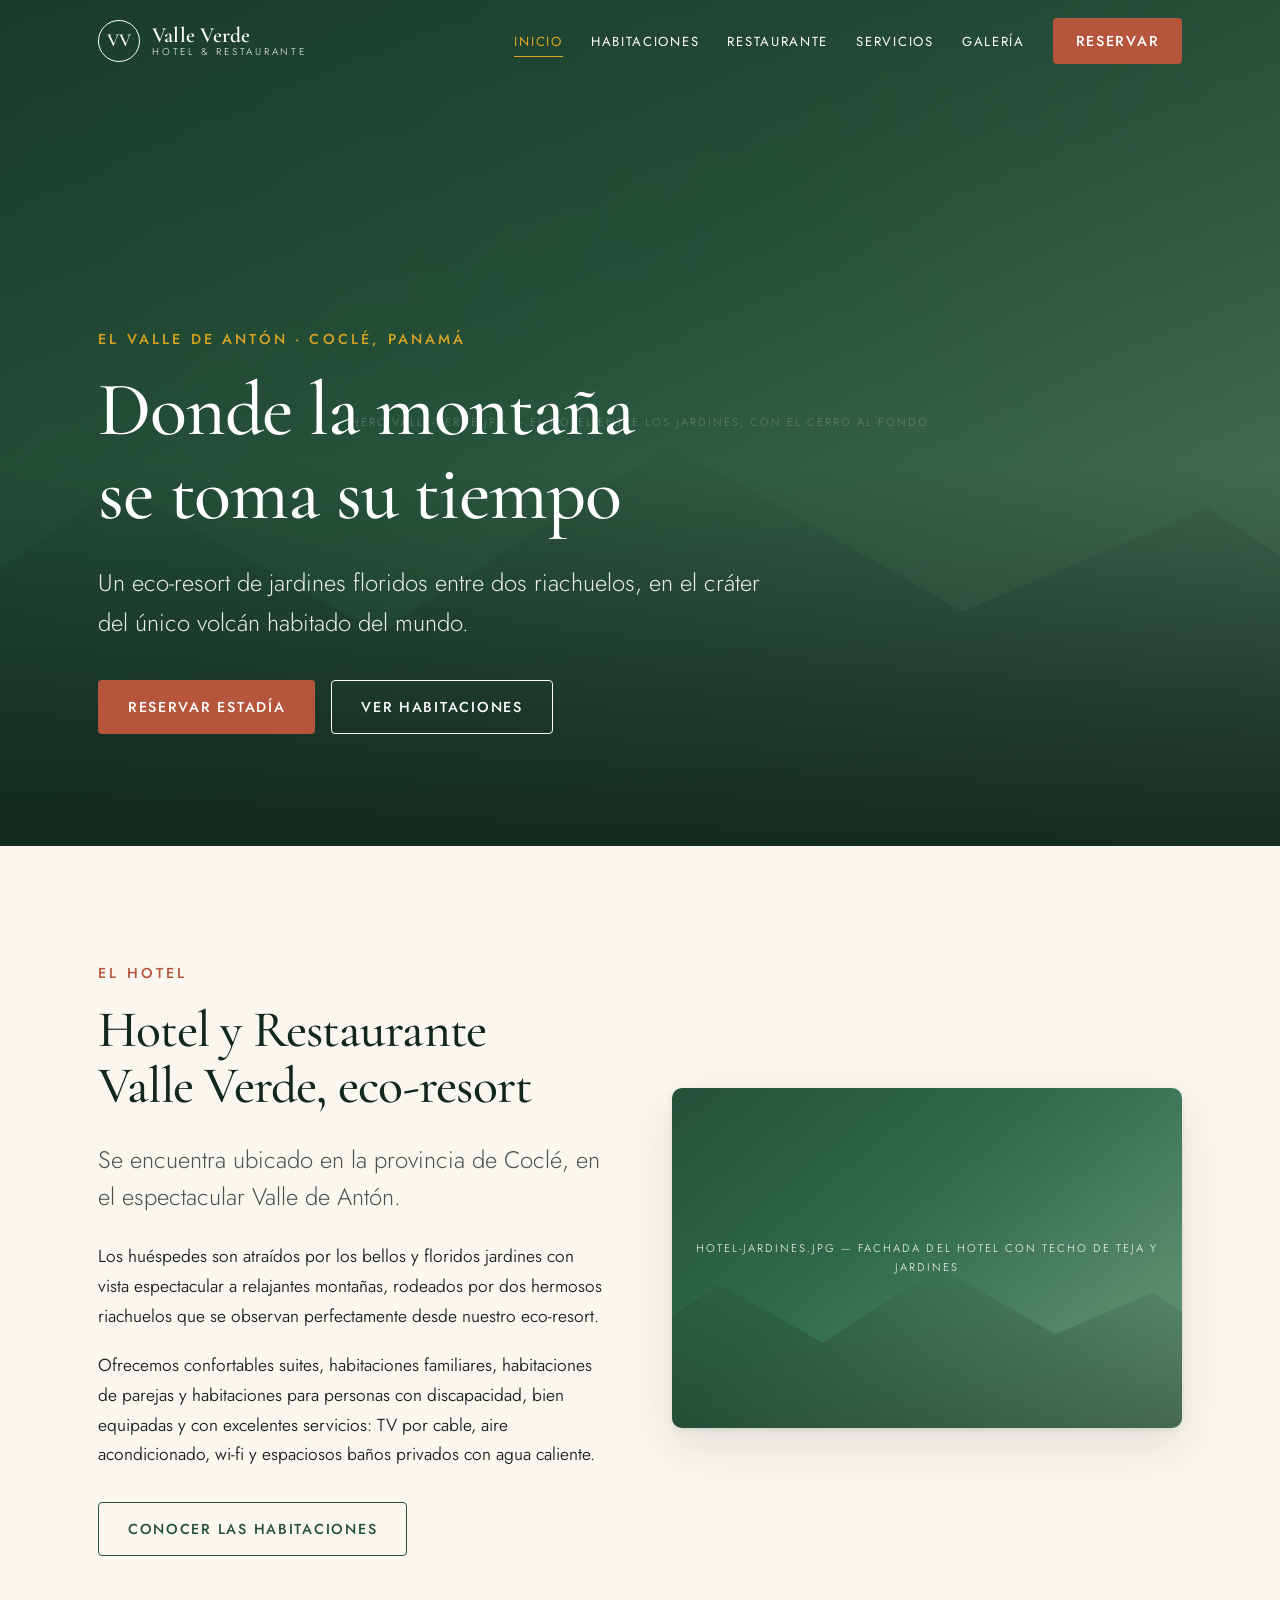
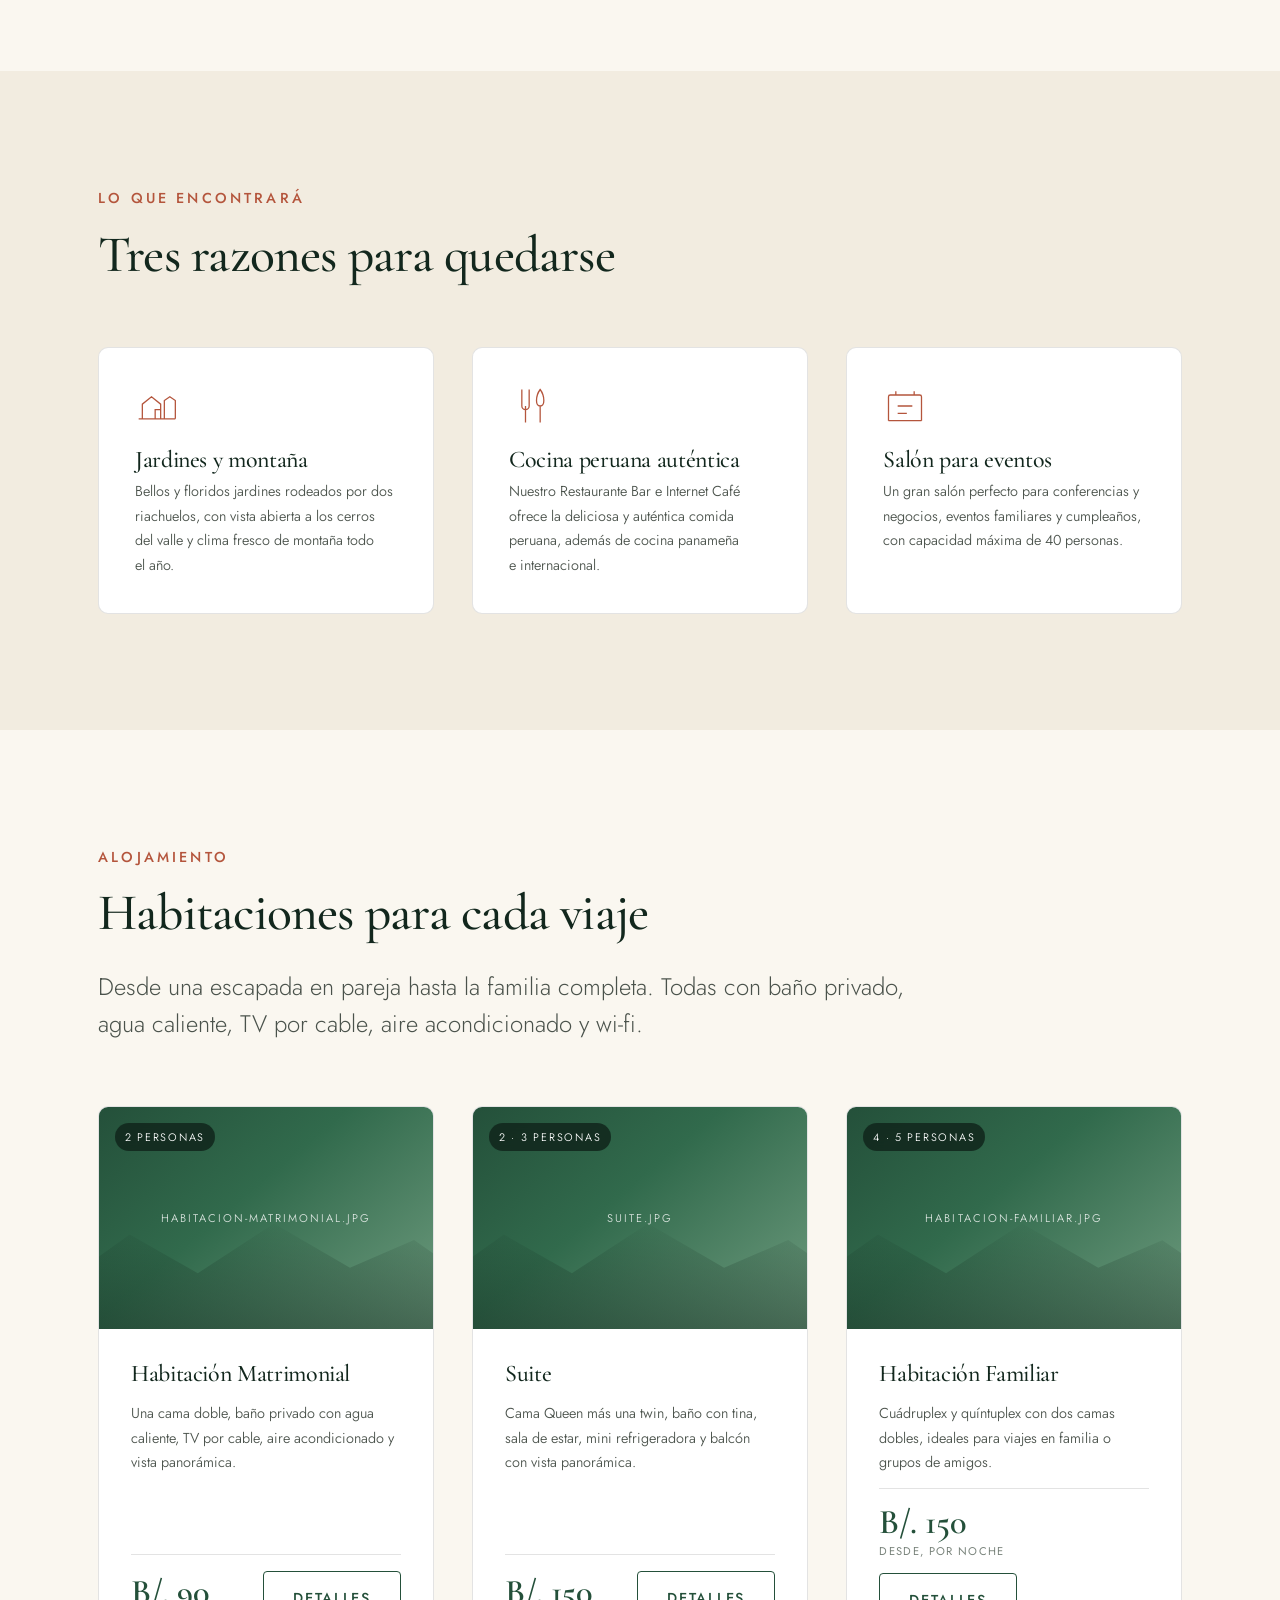
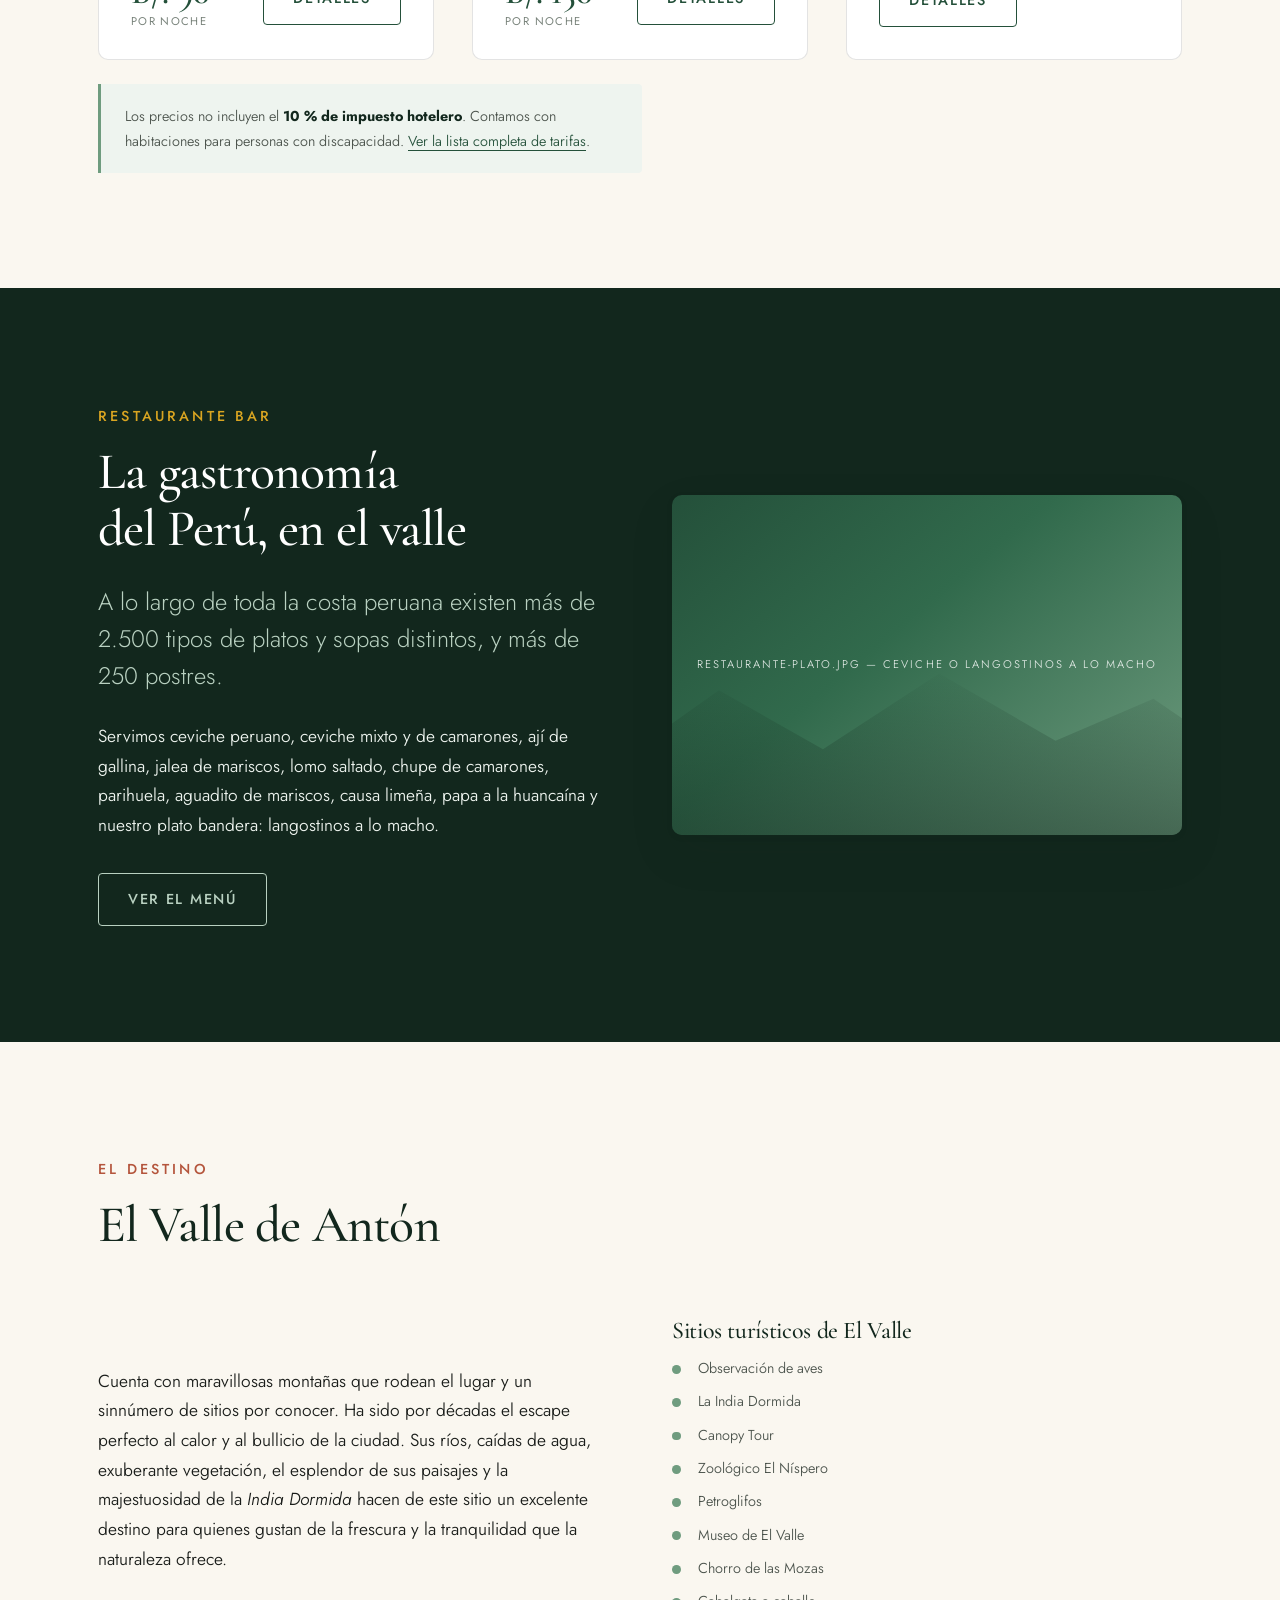
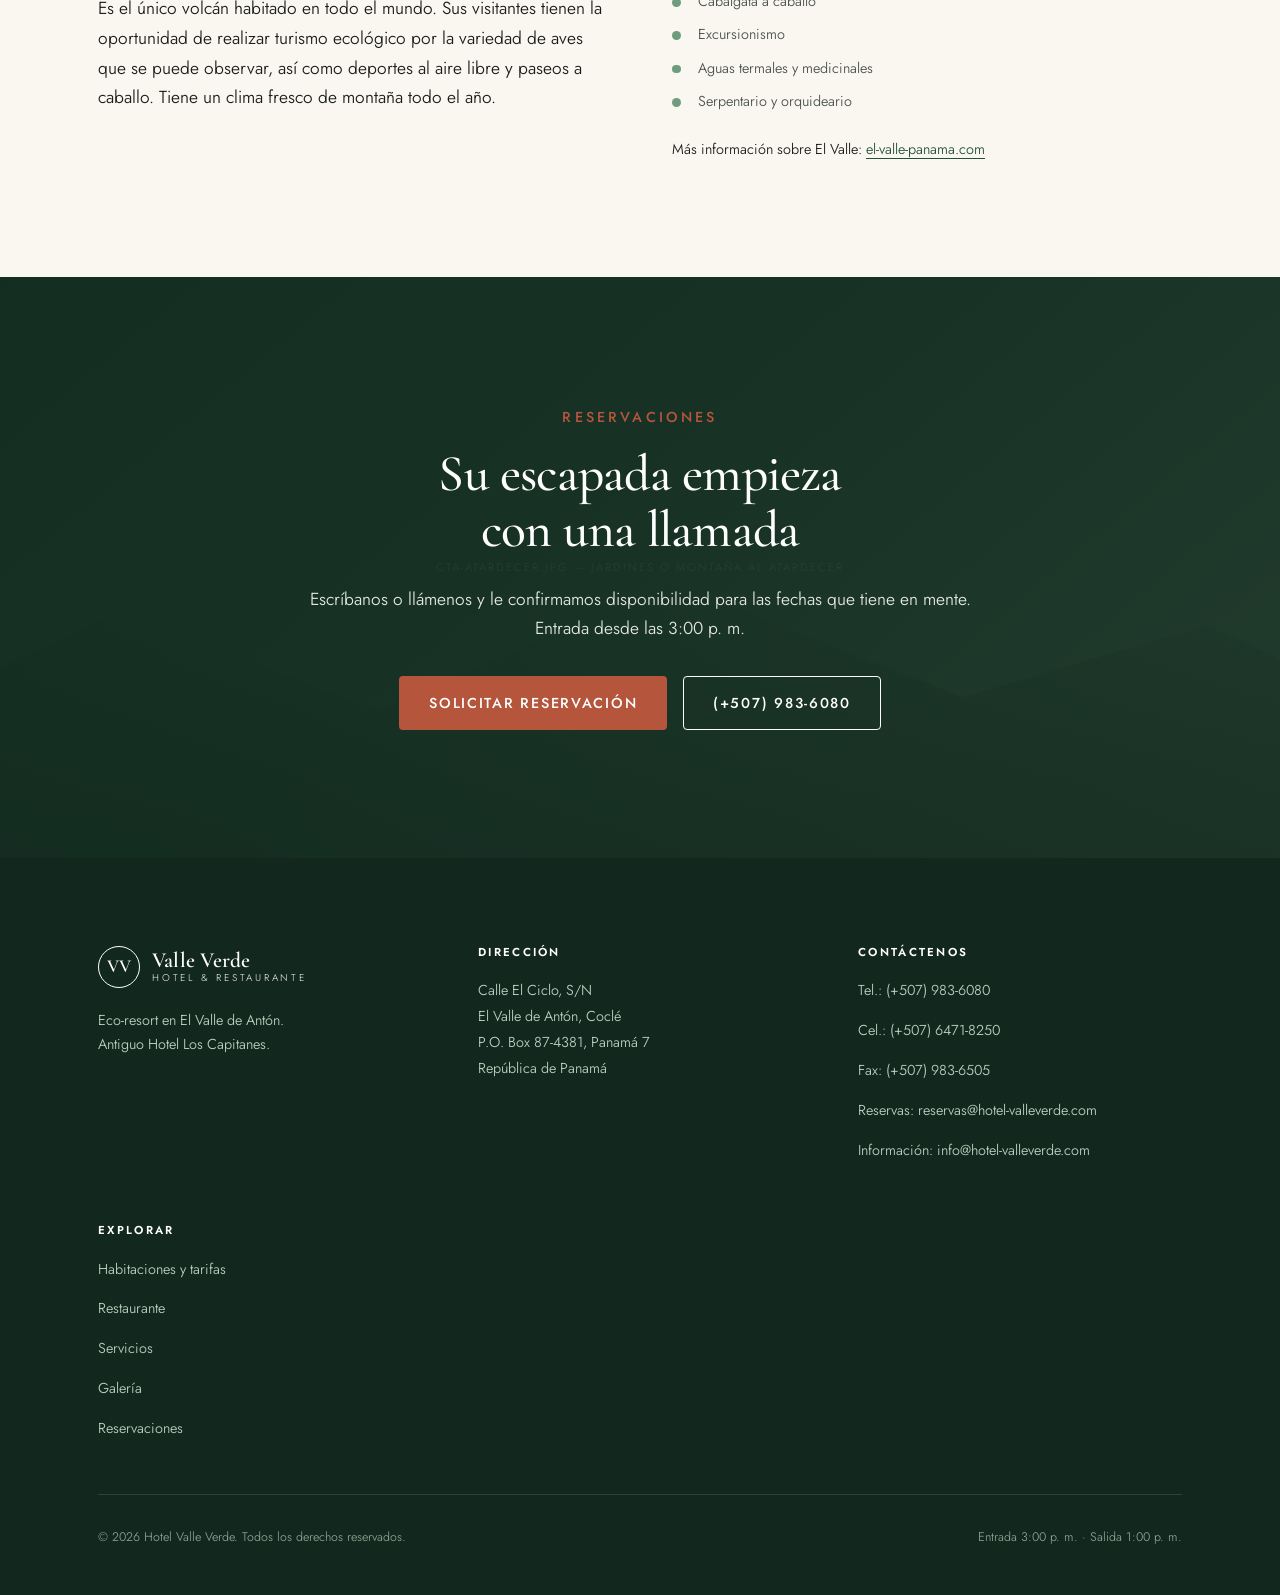
==== index.html @ 6dc5797f "Rediseñar por completo el sitio del Hotel Valle Verde Reemplaza la plantilla genérica de WordPress p" ====
<!DOCTYPE html>
<html lang="es">
<head>
<meta charset="utf-8">
<meta name="viewport" content="width=device-width, initial-scale=1">
<title>Hotel Valle Verde · Eco-resort en El Valle de Antón, Panamá</title>
<meta name="description" content="Eco-resort en El Valle de Antón, Coclé. Jardines floridos entre dos riachuelos, vista a las montañas, suites y habitaciones familiares, y restaurante de auténtica cocina peruana.">
<meta name="theme-color" content="#12271d">
<link rel="canonical" href="https://www.hotel-valleverde.com/">

<meta property="og:type" content="website">
<meta property="og:locale" content="es_PA">
<meta property="og:site_name" content="Hotel Valle Verde">
<meta property="og:title" content="Hotel Valle Verde · Eco-resort en El Valle de Antón">
<meta property="og:description" content="Jardines floridos entre dos riachuelos, vista a las montañas y auténtica cocina peruana en el único volcán habitado del mundo.">
<meta property="og:url" content="https://www.hotel-valleverde.com/">
<meta property="og:image" content="assets/img/og-valle-verde.jpg">
<meta name="twitter:card" content="summary_large_image">

<link rel="icon" href="assets/img/favicon.svg" type="image/svg+xml">
<link rel="preconnect" href="https://fonts.googleapis.com">
<link rel="preconnect" href="https://fonts.gstatic.com" crossorigin>
<link rel="stylesheet" href="https://fonts.googleapis.com/css2?family=Cormorant+Garamond:wght@400;500;600&family=Jost:wght@300;350;400;500;600&display=swap">
<link rel="stylesheet" href="assets/css/style.css">
<script>document.documentElement.classList.add("js");</script>
</head>
<body>

<a class="saltar-al-contenido" href="#contenido">Saltar al contenido</a>

<!-- ===================== Cabecera ===================== -->
<header class="cabecera">
  <div class="cabecera__interior">
    <a class="marca" href="index.html">
      <span class="marca__emblema" aria-hidden="true">VV</span>
      <span class="marca__texto">
        <span class="marca__nombre">Valle Verde</span>
        <span class="marca__bajada">Hotel &amp; Restaurante</span>
      </span>
    </a>

    <button class="nav-toggle" type="button" aria-expanded="false" aria-controls="nav-principal" aria-label="Abrir menú">
      <span></span><span></span><span></span>
    </button>

    <nav class="nav" id="nav-principal" aria-label="Navegación principal">
      <ul class="nav__lista">
        <li><a class="nav__enlace" href="index.html" aria-current="page">Inicio</a></li>
        <li><a class="nav__enlace" href="habitaciones.html">Habitaciones</a></li>
        <li><a class="nav__enlace" href="restaurante.html">Restaurante</a></li>
        <li><a class="nav__enlace" href="servicios.html">Servicios</a></li>
        <li><a class="nav__enlace" href="galeria.html">Galería</a></li>
      </ul>
      <a class="btn btn--primario nav__cta" href="reservaciones.html">Reservar</a>
    </nav>
  </div>
</header>

<main id="contenido">

  <!-- ===================== Hero ===================== -->
  <section class="hero">
    <div class="hero__media">
      <div class="marcador marcador--lleno" data-etiqueta="hero-valle-verde.jpg — el hotel entre los jardines, con el cerro al fondo"></div>
    </div>
    <div class="hero__contenido">
      <span class="antetitulo">El Valle de Antón · Coclé, Panamá</span>
      <h1>Donde la montaña se toma su tiempo</h1>
      <p class="hero__texto">
        Un eco-resort de jardines floridos entre dos riachuelos, en el cráter del
        único volcán habitado del mundo.
      </p>
      <div class="hero__acciones">
        <a class="btn btn--primario" href="reservaciones.html">Reservar estadía</a>
        <a class="btn btn--fantasma" href="habitaciones.html">Ver habitaciones</a>
      </div>
    </div>
  </section>

  <!-- ===================== El hotel ===================== -->
  <section class="seccion" id="el-hotel">
    <div class="contenedor">
      <div class="duo">
        <div class="revelar">
          <span class="antetitulo">El hotel</span>
          <h2>Hotel y Restaurante Valle Verde, eco-resort</h2>
          <p class="entradilla">
            Se encuentra ubicado en la provincia de Coclé, en el espectacular Valle de Antón.
          </p>
          <p>
            Los huéspedes son atraídos por los bellos y floridos jardines con vista
            espectacular a relajantes montañas, rodeados por dos hermosos riachuelos que se
            observan perfectamente desde nuestro eco-resort.
          </p>
          <p>
            Ofrecemos confortables suites, habitaciones familiares, habitaciones de parejas y
            habitaciones para personas con discapacidad, bien equipadas y con excelentes
            servicios: TV por cable, aire acondicionado, wi-fi y espaciosos baños privados con
            agua caliente.
          </p>
          <p style="margin-top:2rem">
            <a class="btn btn--linea" href="habitaciones.html">Conocer las habitaciones</a>
          </p>
        </div>

        <div class="figura revelar">
          <div class="marcador" data-etiqueta="hotel-jardines.jpg — fachada del hotel con techo de teja y jardines"></div>
        </div>
      </div>
    </div>
  </section>

  <!-- ===================== Pilares ===================== -->
  <section class="seccion seccion--alt">
    <div class="contenedor">
      <div class="encabezado-seccion revelar">
        <span class="antetitulo">Lo que encontrará</span>
        <h2>Tres razones para quedarse</h2>
      </div>

      <div class="rejilla rejilla--3">
        <article class="dato revelar">
          <svg class="dato__icono" viewBox="0 0 48 48" fill="none" stroke="currentColor" stroke-width="1.4" aria-hidden="true">
            <path d="M4 38h40M8 38V22l10-8 10 8v16M22 38V28h6v10M32 38V18l6-4 6 4v20"/>
          </svg>
          <h3>Jardines y montaña</h3>
          <p>
            Bellos y floridos jardines rodeados por dos riachuelos, con vista abierta a los
            cerros del valle y clima fresco de montaña todo el año.
          </p>
        </article>

        <article class="dato revelar">
          <svg class="dato__icono" viewBox="0 0 48 48" fill="none" stroke="currentColor" stroke-width="1.4" aria-hidden="true">
            <path d="M14 6v18a4 4 0 0 0 8 0V6M18 24v18M34 6c-3 4-4 8-4 12s1 6 4 6 4-2 4-6-1-8-4-12ZM34 24v18"/>
          </svg>
          <h3>Cocina peruana auténtica</h3>
          <p>
            Nuestro Restaurante Bar e Internet Café ofrece la deliciosa y auténtica comida
            peruana, además de cocina panameña e internacional.
          </p>
        </article>

        <article class="dato revelar">
          <svg class="dato__icono" viewBox="0 0 48 48" fill="none" stroke="currentColor" stroke-width="1.4" aria-hidden="true">
            <path d="M6 40V14a2 2 0 0 1 2-2h32a2 2 0 0 1 2 2v26M6 40h36M14 12V8M34 12V8M16 24h16M16 32h10"/>
          </svg>
          <h3>Salón para eventos</h3>
          <p>
            Un gran salón perfecto para conferencias y negocios, eventos familiares y
            cumpleaños, con capacidad máxima de 40 personas.
          </p>
        </article>
      </div>
    </div>
  </section>

  <!-- ===================== Habitaciones ===================== -->
  <section class="seccion" id="habitaciones">
    <div class="contenedor">
      <div class="encabezado-seccion revelar">
        <span class="antetitulo">Alojamiento</span>
        <h2>Habitaciones para cada viaje</h2>
        <p class="entradilla">
          Desde una escapada en pareja hasta la familia completa. Todas con baño privado,
          agua caliente, TV por cable, aire acondicionado y wi-fi.
        </p>
      </div>

      <div class="rejilla rejilla--3">
        <article class="tarjeta revelar">
          <div class="tarjeta__media">
            <span class="etiqueta">2 personas</span>
            <div class="marcador" data-etiqueta="habitacion-matrimonial.jpg"></div>
          </div>
          <div class="tarjeta__cuerpo">
            <h3>Habitación Matrimonial</h3>
            <p>Una cama doble, baño privado con agua caliente, TV por cable, aire acondicionado y vista panorámica.</p>
            <div class="tarjeta__pie">
              <span class="precio">B/. 90<small>por noche</small></span>
              <a class="btn btn--linea" href="habitaciones.html#matrimonial">Detalles</a>
            </div>
          </div>
        </article>

        <article class="tarjeta revelar">
          <div class="tarjeta__media">
            <span class="etiqueta">2 · 3 personas</span>
            <div class="marcador" data-etiqueta="suite.jpg"></div>
          </div>
          <div class="tarjeta__cuerpo">
            <h3>Suite</h3>
            <p>Cama Queen más una twin, baño con tina, sala de estar, mini refrigeradora y balcón con vista panorámica.</p>
            <div class="tarjeta__pie">
              <span class="precio">B/. 150<small>por noche</small></span>
              <a class="btn btn--linea" href="habitaciones.html#suite">Detalles</a>
            </div>
          </div>
        </article>

        <article class="tarjeta revelar">
          <div class="tarjeta__media">
            <span class="etiqueta">4 · 5 personas</span>
            <div class="marcador" data-etiqueta="habitacion-familiar.jpg"></div>
          </div>
          <div class="tarjeta__cuerpo">
            <h3>Habitación Familiar</h3>
            <p>Cuádruplex y quíntuplex con dos camas dobles, ideales para viajes en familia o grupos de amigos.</p>
            <div class="tarjeta__pie">
              <span class="precio">B/. 150<small>desde, por noche</small></span>
              <a class="btn btn--linea" href="habitaciones.html#familiares">Detalles</a>
            </div>
          </div>
        </article>
      </div>

      <p class="nota revelar">
        Los precios no incluyen el <strong>10 % de impuesto hotelero</strong>.
        Contamos con habitaciones para personas con discapacidad.
        <a href="habitaciones.html#tarifas">Ver la lista completa de tarifas</a>.
      </p>
    </div>
  </section>

  <!-- ===================== Restaurante ===================== -->
  <section class="seccion seccion--verde" id="restaurante">
    <div class="contenedor">
      <div class="duo duo--invertido">
        <div class="figura revelar">
          <div class="marcador" data-etiqueta="restaurante-plato.jpg — ceviche o langostinos a lo macho"></div>
        </div>

        <div class="revelar">
          <span class="antetitulo">Restaurante Bar</span>
          <h2>La gastronomía del Perú, en el valle</h2>
          <p class="entradilla">
            A lo largo de toda la costa peruana existen más de 2.500 tipos de platos y sopas
            distintos, y más de 250 postres.
          </p>
          <p>
            Servimos ceviche peruano, ceviche mixto y de camarones, ají de gallina, jalea de
            mariscos, lomo saltado, chupe de camarones, parihuela, aguadito de mariscos, causa
            limeña, papa a la huancaína y nuestro plato bandera: langostinos a lo macho.
          </p>
          <p style="margin-top:2rem">
            <a class="btn btn--fantasma" href="restaurante.html">Ver el menú</a>
          </p>
        </div>
      </div>
    </div>
  </section>

  <!-- ===================== El Valle de Antón ===================== -->
  <section class="seccion" id="el-valle">
    <div class="contenedor">
      <div class="encabezado-seccion revelar">
        <span class="antetitulo">El destino</span>
        <h2>El Valle de Antón</h2>
      </div>

      <div class="duo">
        <div class="revelar">
          <p>
            Cuenta con maravillosas montañas que rodean el lugar y un sinnúmero de sitios por
            conocer. Ha sido por décadas el escape perfecto al calor y al bullicio de la
            ciudad. Sus ríos, caídas de agua, exuberante vegetación, el esplendor de sus
            paisajes y la majestuosidad de la <em>India Dormida</em> hacen de este sitio un
            excelente destino para quienes gustan de la frescura y la tranquilidad que la
            naturaleza ofrece.
          </p>
          <p>
            Es el único volcán habitado en todo el mundo. Sus visitantes tienen la oportunidad
            de realizar turismo ecológico por la variedad de aves que se puede observar, así
            como deportes al aire libre y paseos a caballo. Tiene un clima fresco de montaña
            todo el año.
          </p>
        </div>

        <div class="revelar">
          <h3>Sitios turísticos de El Valle</h3>
          <ul class="lista-chulos">
            <li>Observación de aves</li>
            <li>La India Dormida</li>
            <li>Canopy Tour</li>
            <li>Zoológico El Níspero</li>
            <li>Petroglifos</li>
            <li>Museo de El Valle</li>
            <li>Chorro de las Mozas</li>
            <li>Cabalgata a caballo</li>
            <li>Excursionismo</li>
            <li>Aguas termales y medicinales</li>
            <li>Serpentario y orquideario</li>
          </ul>
          <p style="margin-top:1.5rem; font-size:var(--paso--1)">
            Más información sobre El Valle:
            <a href="https://www.el-valle-panama.com" rel="noopener">el-valle-panama.com</a>
          </p>
        </div>
      </div>
    </div>
  </section>

  <!-- ===================== CTA ===================== -->
  <section class="cta-franja">
    <div class="cta-franja__media">
      <div class="marcador marcador--lleno" data-etiqueta="cta-atardecer.jpg — jardines o montaña al atardecer"></div>
    </div>
    <div class="contenedor contenedor--estrecho">
      <span class="antetitulo">Reservaciones</span>
      <h2>Su escapada empieza con una llamada</h2>
      <p>
        Escríbanos o llámenos y le confirmamos disponibilidad para las fechas que tiene en
        mente. Entrada desde las 3:00 p. m.
      </p>
      <div class="hero__acciones">
        <a class="btn btn--primario" href="reservaciones.html">Solicitar reservación</a>
        <a class="btn btn--fantasma" href="tel:+5079836080">(+507) 983-6080</a>
      </div>
    </div>
  </section>

</main>

<!-- ===================== Pie ===================== -->
<footer class="pie">
  <div class="contenedor">
    <div class="pie__rejilla">
      <div>
        <a class="marca" href="index.html">
          <span class="marca__emblema" aria-hidden="true">VV</span>
          <span class="marca__texto">
            <span class="marca__nombre">Valle Verde</span>
            <span class="marca__bajada">Hotel &amp; Restaurante</span>
          </span>
        </a>
        <p style="font-size:var(--paso--1)">
          Eco-resort en El Valle de Antón.<br>
          Antiguo Hotel Los Capitanes.
        </p>
      </div>

      <div>
        <h3>Dirección</h3>
        <address>
          Calle El Ciclo, S/N<br>
          El Valle de Antón, Coclé<br>
          P.O. Box 87-4381, Panamá 7<br>
          República de Panamá
        </address>
      </div>

      <div>
        <h3>Contáctenos</h3>
        <ul>
          <li>Tel.: <a href="tel:+5079836080">(+507) 983-6080</a></li>
          <li>Cel.: <a href="tel:+50764718250">(+507) 6471-8250</a></li>
          <li>Fax: (+507) 983-6505</li>
          <li>Reservas: <a href="mailto:reservas@hotel-valleverde.com">reservas@hotel-valleverde.com</a></li>
          <li>Información: <a href="mailto:info@hotel-valleverde.com">info@hotel-valleverde.com</a></li>
        </ul>
      </div>

      <div>
        <h3>Explorar</h3>
        <ul>
          <li><a href="habitaciones.html">Habitaciones y tarifas</a></li>
          <li><a href="restaurante.html">Restaurante</a></li>
          <li><a href="servicios.html">Servicios</a></li>
          <li><a href="galeria.html">Galería</a></li>
          <li><a href="reservaciones.html">Reservaciones</a></li>
        </ul>
      </div>
    </div>

    <div class="pie__base">
      <p>&copy; <span data-anio>2026</span> Hotel Valle Verde. Todos los derechos reservados.</p>
      <p>Entrada 3:00 p. m. · Salida 1:00 p. m.</p>
    </div>
  </div>
</footer>

<script type="application/ld+json">
{
  "@context": "https://schema.org",
  "@type": "Hotel",
  "name": "Hotel y Restaurante Valle Verde",
  "alternateName": "Hotel Los Capitanes",
  "description": "Eco-resort en El Valle de Antón, Coclé, Panamá. Jardines floridos rodeados por dos riachuelos, con vista a las montañas, suites y habitaciones familiares, y restaurante de cocina peruana, panameña e internacional.",
  "url": "https://www.hotel-valleverde.com/",
  "telephone": "+507-983-6080",
  "faxNumber": "+507-983-6505",
  "email": "reservas@hotel-valleverde.com",
  "priceRange": "B/. 60 – B/. 180",
  "address": {
    "@type": "PostalAddress",
    "streetAddress": "Calle El Ciclo, S/N",
    "addressLocality": "El Valle de Antón",
    "addressRegion": "Coclé",
    "postalCode": "87-4381",
    "addressCountry": "PA"
  },
  "checkinTime": "15:00",
  "checkoutTime": "13:00",
  "amenityFeature": [
    { "@type": "LocationFeatureSpecification", "name": "Wi-Fi gratuito", "value": true },
    { "@type": "LocationFeatureSpecification", "name": "Aire acondicionado", "value": true },
    { "@type": "LocationFeatureSpecification", "name": "TV por cable", "value": true },
    { "@type": "LocationFeatureSpecification", "name": "Agua caliente", "value": true },
    { "@type": "LocationFeatureSpecification", "name": "Estacionamiento", "value": true },
    { "@type": "LocationFeatureSpecification", "name": "Restaurante", "value": true },
    { "@type": "LocationFeatureSpecification", "name": "Salón de eventos", "value": true },
    { "@type": "LocationFeatureSpecification", "name": "Habitaciones accesibles", "value": true }
  ]
}
</script>

<script src="assets/js/main.js" defer></script>
</body>
</html>
---- assets/css/style.css ----
/* ==========================================================================
   Hotel Valle Verde — Eco-resort · El Valle de Antón, Panamá
   Sistema de diseño
   ========================================================================== */

/* --------------------------------------------------------------------------
   1. Tokens
   -------------------------------------------------------------------------- */
:root {
  /* Paleta — inspirada en el entorno del hotel:
     verdes del valle, teja de barro del techo, guayacán amarillo, bruma */
  --verde-900: #12271d;
  --verde-800: #1b3a2b;
  --verde-700: #24503a;
  --verde-600: #316a4c;
  --verde-400: #6f9c7f;
  --verde-200: #b9d1c1;
  --verde-050: #eef4ef;

  --teja: #b4553c;
  --teja-oscuro: #8d3f2b;
  --guayacan: #d9a521;

  --crema: #faf7f0;
  --crema-2: #f2ece0;
  --arena: #e3d9c6;

  --tinta: #1a1d1a;
  --tinta-suave: #4a524b;
  --tinta-tenue: #79837b;

  --blanco: #ffffff;

  /* Semánticos */
  --bg: var(--crema);
  --bg-alt: var(--crema-2);
  --texto: var(--tinta);
  --texto-suave: var(--tinta-suave);
  --borde: rgba(26, 29, 26, 0.12);

  /* Tipografía */
  --fuente-display: "Cormorant Garamond", Georgia, "Times New Roman", serif;
  --fuente-texto: "Jost", system-ui, -apple-system, "Segoe UI", Roboto, sans-serif;

  /* Escala fluida */
  --paso--1: clamp(0.82rem, 0.79rem + 0.15vw, 0.9rem);
  --paso-0: clamp(1rem, 0.96rem + 0.2vw, 1.09rem);
  --paso-1: clamp(1.25rem, 1.16rem + 0.42vw, 1.5rem);
  --paso-2: clamp(1.6rem, 1.4rem + 0.95vw, 2.2rem);
  --paso-3: clamp(2.1rem, 1.7rem + 1.9vw, 3.3rem);
  --paso-4: clamp(2.7rem, 1.9rem + 3.6vw, 5rem);

  /* Ritmo */
  --ancho: 1180px;
  --ancho-texto: 68ch;
  --gutter: clamp(1.25rem, 4vw, 3rem);
  --seccion: clamp(4rem, 9vw, 8rem);

  --radio: 4px;
  --radio-lg: 10px;

  --sombra-sm: 0 1px 3px rgba(18, 39, 29, 0.08), 0 6px 18px rgba(18, 39, 29, 0.06);
  --sombra: 0 2px 6px rgba(18, 39, 29, 0.08), 0 18px 45px rgba(18, 39, 29, 0.11);

  --transicion: 260ms cubic-bezier(0.22, 0.61, 0.36, 1);
}

/* --------------------------------------------------------------------------
   2. Reset / base
   -------------------------------------------------------------------------- */
*,
*::before,
*::after { box-sizing: border-box; }

html {
  -webkit-text-size-adjust: 100%;
  scroll-behavior: smooth;
  scroll-padding-top: 6rem;
}

body {
  margin: 0;
  background: var(--bg);
  color: var(--texto);
  font-family: var(--fuente-texto);
  font-size: var(--paso-0);
  line-height: 1.7;
  font-weight: 350;
  -webkit-font-smoothing: antialiased;
  overflow-x: hidden;
}

img,
picture,
svg { display: block; max-width: 100%; height: auto; }

h1, h2, h3, h4 {
  font-family: var(--fuente-display);
  font-weight: 500;
  line-height: 1.1;
  letter-spacing: -0.015em;
  margin: 0 0 0.5em;
  color: var(--verde-900);
  text-wrap: balance;
}

h1 { font-size: var(--paso-4); }
h2 { font-size: var(--paso-3); }
h3 { font-size: var(--paso-1); }

p { margin: 0 0 1.15em; max-width: var(--ancho-texto); text-wrap: pretty; }
p:last-child { margin-bottom: 0; }

a { color: var(--verde-700); text-decoration-thickness: 1px; text-underline-offset: 0.25em; }
a:hover { color: var(--teja); }

ul, ol { margin: 0 0 1.15em; padding-left: 1.2em; }
li { margin-bottom: 0.4em; }

:focus-visible {
  outline: 2px solid var(--teja);
  outline-offset: 3px;
  border-radius: 2px;
}

@media (prefers-reduced-motion: reduce) {
  html { scroll-behavior: auto; }
  *, *::before, *::after {
    animation-duration: 0.01ms !important;
    transition-duration: 0.01ms !important;
  }
}

/* --------------------------------------------------------------------------
   3. Utilidades de layout
   -------------------------------------------------------------------------- */
.contenedor {
  width: 100%;
  max-width: var(--ancho);
  margin-inline: auto;
  padding-inline: var(--gutter);
}

.contenedor--estrecho { max-width: 820px; }

.seccion { padding-block: var(--seccion); }
.seccion--alt { background: var(--bg-alt); }
.seccion--verde {
  background: var(--verde-900);
  color: var(--verde-050);
}
.seccion--verde h2,
.seccion--verde h3 { color: var(--blanco); }
.seccion--verde a { color: var(--verde-200); }

.solo-lectores {
  position: absolute;
  width: 1px; height: 1px;
  padding: 0; margin: -1px;
  overflow: hidden;
  clip-path: inset(50%);
  white-space: nowrap;
}

.saltar-al-contenido {
  position: absolute;
  left: 50%;
  top: 0;
  transform: translate(-50%, -120%);
  z-index: 999;
  background: var(--verde-900);
  color: var(--blanco);
  padding: 0.75rem 1.5rem;
  border-radius: 0 0 var(--radio) var(--radio);
  transition: transform var(--transicion);
}
.saltar-al-contenido:focus { transform: translate(-50%, 0); color: var(--blanco); }

/* --------------------------------------------------------------------------
   4. Tipografía de apoyo
   -------------------------------------------------------------------------- */
.antetitulo {
  display: block;
  font-size: var(--paso--1);
  letter-spacing: 0.22em;
  text-transform: uppercase;
  font-weight: 500;
  color: var(--teja);
  margin-bottom: 1rem;
}
.seccion--verde .antetitulo { color: var(--guayacan); }

.entradilla {
  font-size: var(--paso-1);
  line-height: 1.55;
  font-weight: 300;
  color: var(--texto-suave);
  max-width: 60ch;
}
.seccion--verde .entradilla { color: var(--verde-200); }

.encabezado-seccion { margin-bottom: clamp(2.5rem, 5vw, 4rem); }
.encabezado-seccion p { margin-bottom: 0; }

/* --------------------------------------------------------------------------
   5. Botones
   -------------------------------------------------------------------------- */
.btn {
  display: inline-flex;
  align-items: center;
  gap: 0.6em;
  padding: 0.95em 2em;
  font-family: var(--fuente-texto);
  font-size: var(--paso--1);
  font-weight: 500;
  letter-spacing: 0.12em;
  text-transform: uppercase;
  text-decoration: none;
  border: 1px solid transparent;
  border-radius: var(--radio);
  cursor: pointer;
  transition: background var(--transicion), color var(--transicion),
              border-color var(--transicion), transform var(--transicion);
}
.btn:hover { transform: translateY(-2px); }

.btn--primario { background: var(--teja); color: var(--blanco); }
.btn--primario:hover { background: var(--teja-oscuro); color: var(--blanco); }

.btn--verde { background: var(--verde-700); color: var(--blanco); }
.btn--verde:hover { background: var(--verde-800); color: var(--blanco); }

.btn--fantasma {
  border-color: currentColor;
  color: var(--blanco);
  background: transparent;
}
.btn--fantasma:hover { background: var(--blanco); color: var(--verde-900); border-color: var(--blanco); }

.btn--linea {
  border-color: var(--verde-700);
  color: var(--verde-700);
  background: transparent;
}
.btn--linea:hover { background: var(--verde-700); color: var(--blanco); }

/* --------------------------------------------------------------------------
   6. Cabecera / navegación
   -------------------------------------------------------------------------- */
.cabecera {
  position: fixed;
  inset: 0 0 auto 0;
  z-index: 100;
  transition: background var(--transicion), box-shadow var(--transicion),
              padding var(--transicion);
  padding-block: 1.1rem;
}

.cabecera__interior {
  max-width: var(--ancho);
  margin-inline: auto;
  padding-inline: var(--gutter);
  display: flex;
  align-items: center;
  justify-content: space-between;
  gap: 1.5rem;
}

.marca {
  display: flex;
  align-items: center;
  gap: 0.75rem;
  text-decoration: none;
  color: var(--blanco);
  transition: color var(--transicion);
}
.marca__emblema {
  width: 42px; height: 42px;
  flex: none;
  border-radius: 50%;
  border: 1px solid currentColor;
  display: grid;
  place-items: center;
  font-family: var(--fuente-display);
  font-size: 1.15rem;
  font-weight: 600;
  letter-spacing: -0.02em;
}
.marca__texto { display: flex; flex-direction: column; line-height: 1.1; }
.marca__nombre {
  font-family: var(--fuente-display);
  font-size: 1.35rem;
  font-weight: 600;
  letter-spacing: 0.01em;
}
.marca__bajada {
  font-size: 0.62rem;
  letter-spacing: 0.28em;
  text-transform: uppercase;
  opacity: 0.8;
}

.nav { display: flex; align-items: center; gap: clamp(1rem, 2.2vw, 2.1rem); }

.nav__lista {
  display: flex;
  align-items: center;
  gap: clamp(1rem, 2.2vw, 2.1rem);
  list-style: none;
  margin: 0;
  padding: 0;
}
.nav__lista li { margin: 0; }

.nav__enlace {
  position: relative;
  color: var(--blanco);
  text-decoration: none;
  font-size: 0.82rem;
  font-weight: 400;
  letter-spacing: 0.13em;
  text-transform: uppercase;
  padding-block: 0.4rem;
  transition: color var(--transicion);
  white-space: nowrap;
}
.nav__enlace::after {
  content: "";
  position: absolute;
  left: 0; bottom: 0;
  width: 100%; height: 1px;
  background: currentColor;
  transform: scaleX(0);
  transform-origin: right;
  transition: transform var(--transicion);
}
.nav__enlace:hover::after,
.nav__enlace[aria-current="page"]::after { transform: scaleX(1); transform-origin: left; }
.nav__enlace[aria-current="page"] { color: var(--guayacan); }

/* Estado con scroll / páginas interiores */
.cabecera.is-solida {
  background: rgba(18, 39, 29, 0.96);
  backdrop-filter: blur(12px);
  box-shadow: 0 1px 0 rgba(255, 255, 255, 0.08);
  padding-block: 0.7rem;
}

.nav__cta { padding: 0.7em 1.5em; }

/* Botón hamburguesa */
.nav-toggle {
  display: none;
  position: relative;
  z-index: 110; /* por encima del panel lateral, para poder cerrarlo */
  width: 44px; height: 44px;
  background: none;
  border: 0;
  cursor: pointer;
  padding: 0;
  color: var(--blanco);
}
.nav-toggle span {
  display: block;
  width: 24px; height: 1.5px;
  margin: 5px auto;
  background: currentColor;
  transition: transform var(--transicion), opacity var(--transicion);
}
.nav-toggle[aria-expanded="true"] span:nth-child(1) { transform: translateY(6.5px) rotate(45deg); }
.nav-toggle[aria-expanded="true"] span:nth-child(2) { opacity: 0; }
.nav-toggle[aria-expanded="true"] span:nth-child(3) { transform: translateY(-6.5px) rotate(-45deg); }

@media (max-width: 900px) {
  .nav-toggle { display: block; }
  .cabecera { padding-block: 0.8rem; }
  .nav {
    position: fixed;
    inset: 0 0 0 auto;
    width: min(88vw, 360px);
    background: var(--verde-900);
    flex-direction: column;
    justify-content: center;
    gap: 2.5rem;
    transform: translateX(100%);
    transition: transform var(--transicion);
    box-shadow: -20px 0 60px rgba(0, 0, 0, 0.3);
  }
  .nav.is-abierta { transform: translateX(0); }
  .nav__lista { flex-direction: column; gap: 1.6rem; text-align: center; }
  .nav__enlace { font-size: 1rem; }
  body.nav-abierta { overflow: hidden; }
}

/* --------------------------------------------------------------------------
   7. Hero
   -------------------------------------------------------------------------- */
.hero {
  position: relative;
  min-height: min(94svh, 900px);
  display: grid;
  align-items: end;
  color: var(--blanco);
  isolation: isolate;
  overflow: hidden;
}

.hero__media {
  position: absolute;
  inset: 0;
  z-index: -2;
}
.hero__media img { width: 100%; height: 100%; object-fit: cover; }

.hero::after {
  content: "";
  position: absolute;
  inset: 0;
  z-index: -1;
  background:
    linear-gradient(to top, rgba(18, 39, 29, 0.92) 0%, rgba(18, 39, 29, 0.35) 45%, rgba(18, 39, 29, 0.5) 100%);
}

.hero__contenido {
  max-width: var(--ancho);
  margin-inline: auto;
  padding: 0 var(--gutter) clamp(4rem, 9vw, 7rem);
  width: 100%;
}

.hero h1 { color: var(--blanco); max-width: 16ch; margin-bottom: 0.35em; }
.hero .antetitulo { color: var(--guayacan); }
.hero__texto {
  font-size: var(--paso-1);
  font-weight: 300;
  color: rgba(255, 255, 255, 0.9);
  max-width: 48ch;
  margin-bottom: 2.25rem;
}
.hero__acciones { display: flex; flex-wrap: wrap; gap: 1rem; }

/* Hero compacto para páginas interiores */
.hero--pagina {
  min-height: min(62svh, 560px);
  align-items: center;
  text-align: center;
}
.hero--pagina .hero__contenido { padding-block: 8rem 4rem; }
.hero--pagina h1 { max-width: none; font-size: var(--paso-3); }
.hero--pagina .hero__texto { margin-inline: auto; }

/* Miga de pan */
.miga {
  font-size: var(--paso--1);
  letter-spacing: 0.1em;
  text-transform: uppercase;
  color: rgba(255, 255, 255, 0.75);
  margin-bottom: 1rem;
}
.miga a { color: inherit; text-decoration: none; }
.miga a:hover { color: var(--guayacan); }
.miga span { margin-inline: 0.5em; opacity: 0.5; }

/* --------------------------------------------------------------------------
   8. Rejillas y tarjetas
   -------------------------------------------------------------------------- */
.rejilla {
  display: grid;
  gap: clamp(1.5rem, 3vw, 2.5rem);
}
.rejilla--2 { grid-template-columns: repeat(auto-fit, minmax(min(100%, 340px), 1fr)); }
.rejilla--3 { grid-template-columns: repeat(auto-fit, minmax(min(100%, 290px), 1fr)); }
.rejilla--4 { grid-template-columns: repeat(auto-fit, minmax(min(100%, 220px), 1fr)); }

/* Dúo texto + imagen */
.duo {
  display: grid;
  gap: clamp(2rem, 5vw, 4.5rem);
  align-items: center;
  grid-template-columns: repeat(auto-fit, minmax(min(100%, 380px), 1fr));
}
.duo--invertido > :first-child { order: 2; }
@media (max-width: 800px) {
  .duo--invertido > :first-child { order: 0; }
}

.figura {
  position: relative;
  border-radius: var(--radio-lg);
  overflow: hidden;
  box-shadow: var(--sombra);
}
.figura img { width: 100%; aspect-ratio: 4 / 3; object-fit: cover; }
.figura--alta img { aspect-ratio: 3 / 4; }

/* Tarjeta genérica */
.tarjeta {
  background: var(--blanco);
  border: 1px solid var(--borde);
  border-radius: var(--radio-lg);
  overflow: hidden;
  display: flex;
  flex-direction: column;
  transition: transform var(--transicion), box-shadow var(--transicion);
}
.tarjeta:hover { transform: translateY(-4px); box-shadow: var(--sombra); }
.tarjeta__media { position: relative; overflow: hidden; }
.tarjeta__media img {
  width: 100%;
  aspect-ratio: 3 / 2;
  object-fit: cover;
  transition: transform 600ms cubic-bezier(0.22, 0.61, 0.36, 1);
}
.tarjeta:hover .tarjeta__media img { transform: scale(1.05); }
.tarjeta__cuerpo {
  padding: clamp(1.5rem, 3vw, 2rem);
  display: flex;
  flex-direction: column;
  gap: 0.85rem;
  flex: 1;
}
.tarjeta__cuerpo h3 { margin: 0; }
.tarjeta__cuerpo p { margin: 0; font-size: var(--paso--1); color: var(--texto-suave); }
.tarjeta__pie {
  margin-top: auto;
  padding-top: 1rem;
  border-top: 1px solid var(--borde);
  display: flex;
  align-items: baseline;
  justify-content: space-between;
  gap: 1rem;
  flex-wrap: wrap;
}

.etiqueta {
  position: absolute;
  z-index: 2;
  top: 1rem; left: 1rem;
  background: rgba(18, 39, 29, 0.88);
  color: var(--blanco);
  font-size: 0.68rem;
  letter-spacing: 0.16em;
  text-transform: uppercase;
  padding: 0.45em 0.9em;
  border-radius: 100px;
  backdrop-filter: blur(6px);
}

.precio {
  font-family: var(--fuente-display);
  font-size: var(--paso-2);
  font-weight: 600;
  color: var(--verde-700);
  line-height: 1;
}
.precio small {
  display: block;
  font-family: var(--fuente-texto);
  font-size: 0.7rem;
  font-weight: 400;
  letter-spacing: 0.12em;
  text-transform: uppercase;
  color: var(--tinta-tenue);
  margin-top: 0.4rem;
}

/* Lista de características con marca */
.lista-chulos { list-style: none; padding: 0; margin: 0; display: grid; gap: 0.55rem; }
.lista-chulos li {
  position: relative;
  padding-left: 1.6rem;
  font-size: var(--paso--1);
  margin: 0;
  color: var(--texto-suave);
}
.lista-chulos li::before {
  content: "";
  position: absolute;
  left: 0; top: 0.62em;
  width: 0.55rem; height: 0.55rem;
  border-radius: 50%;
  background: var(--verde-400);
}
.seccion--verde .lista-chulos li { color: var(--verde-200); }
.seccion--verde .lista-chulos li::before { background: var(--guayacan); }

/* Bloque de dato / servicio */
.dato {
  padding: clamp(1.5rem, 3vw, 2.25rem);
  background: var(--blanco);
  border: 1px solid var(--borde);
  border-radius: var(--radio-lg);
  height: 100%;
}
.seccion--verde .dato {
  background: rgba(255, 255, 255, 0.05);
  border-color: rgba(255, 255, 255, 0.14);
}
.dato__icono {
  width: 44px; height: 44px;
  margin-bottom: 1.15rem;
  color: var(--teja);
}
.seccion--verde .dato__icono { color: var(--guayacan); }
.dato h3 { font-size: var(--paso-1); margin-bottom: 0.4rem; }
.dato p { font-size: var(--paso--1); color: var(--texto-suave); margin: 0; }
.seccion--verde .dato p { color: var(--verde-200); }

/* --------------------------------------------------------------------------
   9. Tabla de tarifas
   -------------------------------------------------------------------------- */
.tabla-envoltura {
  overflow-x: auto;
  border: 1px solid var(--borde);
  border-radius: var(--radio-lg);
  background: var(--blanco);
  -webkit-overflow-scrolling: touch;
}

.tabla {
  width: 100%;
  border-collapse: collapse;
  min-width: 560px;
  font-size: var(--paso--1);
}
.tabla caption {
  caption-side: top;
  text-align: left;
  padding: clamp(1.25rem, 3vw, 1.9rem) clamp(1.25rem, 3vw, 2rem) 0;
  font-family: var(--fuente-display);
  font-size: var(--paso-1);
  color: var(--verde-900);
}
.tabla th,
.tabla td {
  padding: 1rem clamp(1.25rem, 3vw, 2rem);
  text-align: left;
  border-bottom: 1px solid var(--borde);
  vertical-align: top;
}
.tabla thead th {
  font-size: 0.7rem;
  font-weight: 600;
  letter-spacing: 0.16em;
  text-transform: uppercase;
  color: var(--tinta-tenue);
  border-bottom-width: 1px;
  white-space: nowrap;
}
.tabla tbody th {
  font-weight: 500;
  color: var(--verde-900);
  font-size: var(--paso-0);
}
.tabla tbody th small {
  display: block;
  font-weight: 350;
  font-size: 0.8rem;
  color: var(--tinta-tenue);
  letter-spacing: 0;
  text-transform: none;
  margin-top: 0.2rem;
}
.tabla tbody tr:last-child th,
.tabla tbody tr:last-child td { border-bottom: 0; }
.tabla tbody tr:hover { background: var(--verde-050); }
.tabla .destacado { background: rgba(217, 165, 33, 0.09); }
.tabla .destacado:hover { background: rgba(217, 165, 33, 0.15); }
.tabla .celda-precio {
  font-family: var(--fuente-display);
  font-size: var(--paso-1);
  font-weight: 600;
  color: var(--verde-700);
  white-space: nowrap;
}

.nota {
  margin-top: 1.5rem;
  padding: 1.25rem 1.5rem;
  background: var(--verde-050);
  border-left: 3px solid var(--verde-400);
  border-radius: 0 var(--radio) var(--radio) 0;
  font-size: var(--paso--1);
  color: var(--texto-suave);
}
.nota strong { color: var(--verde-900); }

/* Bloque de políticas */
.politicas {
  display: grid;
  gap: 1.5rem;
  grid-template-columns: repeat(auto-fit, minmax(min(100%, 230px), 1fr));
  margin-top: 2.5rem;
}
.politica {
  border-top: 2px solid var(--teja);
  padding-top: 1.1rem;
}
.politica dt {
  font-size: 0.7rem;
  letter-spacing: 0.16em;
  text-transform: uppercase;
  color: var(--tinta-tenue);
  margin-bottom: 0.4rem;
}
.politica dd {
  margin: 0;
  font-family: var(--fuente-display);
  font-size: var(--paso-1);
  color: var(--verde-900);
}
.politica dd.pequeno {
  font-family: var(--fuente-texto);
  font-size: var(--paso--1);
  color: var(--texto-suave);
  line-height: 1.5;
}

/* --------------------------------------------------------------------------
   10. Galería
   -------------------------------------------------------------------------- */
.galeria {
  display: grid;
  grid-template-columns: repeat(auto-fit, minmax(min(100%, 260px), 1fr));
  gap: clamp(0.75rem, 1.6vw, 1.15rem);
}
.galeria__item {
  position: relative;
  margin: 0;
  border-radius: var(--radio-lg);
  overflow: hidden;
  cursor: zoom-in;
  background: var(--verde-800);
}
.galeria__item img {
  width: 100%;
  height: 100%;
  aspect-ratio: 4 / 3;
  object-fit: cover;
  transition: transform 700ms cubic-bezier(0.22, 0.61, 0.36, 1), opacity var(--transicion);
}
.galeria__item:hover img { transform: scale(1.06); opacity: 0.85; }
.galeria__item--ancho { grid-column: span 2; }
.galeria__item--alto img { aspect-ratio: 3 / 4; }
@media (max-width: 640px) {
  .galeria__item--ancho { grid-column: span 1; }
}
.galeria__pie {
  position: absolute;
  inset: auto 0 0 0;
  padding: 2.5rem 1.25rem 1rem;
  background: linear-gradient(to top, rgba(18, 39, 29, 0.85), transparent);
  color: var(--blanco);
  font-size: var(--paso--1);
  opacity: 0;
  transform: translateY(8px);
  transition: opacity var(--transicion), transform var(--transicion);
}
.galeria__item:hover .galeria__pie,
.galeria__item:focus-within .galeria__pie { opacity: 1; transform: translateY(0); }

/* Lightbox */
.lightbox {
  position: fixed;
  inset: 0;
  z-index: 200;
  display: grid;
  place-items: center;
  padding: clamp(1rem, 4vw, 3rem);
  background: rgba(10, 20, 15, 0.94);
  backdrop-filter: blur(6px);
  opacity: 0;
  visibility: hidden;
  transition: opacity var(--transicion), visibility var(--transicion);
}
.lightbox.is-abierto { opacity: 1; visibility: visible; }
.lightbox img {
  max-width: 100%;
  max-height: 82svh;
  border-radius: var(--radio-lg);
  box-shadow: 0 30px 90px rgba(0, 0, 0, 0.6);
}
.lightbox__pie {
  color: var(--verde-200);
  text-align: center;
  margin-top: 1.25rem;
  font-size: var(--paso--1);
}
.lightbox__cerrar {
  position: absolute;
  top: clamp(1rem, 3vw, 2rem);
  right: clamp(1rem, 3vw, 2rem);
  width: 48px; height: 48px;
  border: 1px solid rgba(255, 255, 255, 0.3);
  border-radius: 50%;
  background: transparent;
  color: var(--blanco);
  font-size: 1.5rem;
  line-height: 1;
  cursor: pointer;
  transition: background var(--transicion);
}
.lightbox__cerrar:hover { background: rgba(255, 255, 255, 0.15); }

/* --------------------------------------------------------------------------
   11. Menú del restaurante
   -------------------------------------------------------------------------- */
.menu-grupo { margin-bottom: clamp(2.5rem, 5vw, 4rem); }
.menu-grupo:last-child { margin-bottom: 0; }

.menu-grupo__titulo {
  display: flex;
  align-items: center;
  gap: 1.25rem;
  margin-bottom: 1.75rem;
}
.menu-grupo__titulo h3 { margin: 0; white-space: nowrap; }
.menu-grupo__titulo::after {
  content: "";
  flex: 1;
  height: 1px;
  background: var(--borde);
}

.plato {
  padding: 1.25rem 0;
  border-bottom: 1px dashed var(--borde);
}
.plato:last-child { border-bottom: 0; }
.plato h4 {
  font-family: var(--fuente-texto);
  font-size: var(--paso-0);
  font-weight: 500;
  color: var(--verde-900);
  margin: 0 0 0.3rem;
  letter-spacing: 0;
}
.plato p {
  margin: 0;
  font-size: var(--paso--1);
  color: var(--texto-suave);
  max-width: 62ch;
}
.plato__insignia {
  display: inline-block;
  margin-left: 0.6rem;
  font-size: 0.62rem;
  letter-spacing: 0.14em;
  text-transform: uppercase;
  color: var(--teja);
  border: 1px solid currentColor;
  border-radius: 100px;
  padding: 0.15em 0.7em;
  vertical-align: middle;
}

/* Cita */
.cita {
  margin: 0;
  padding: clamp(2rem, 5vw, 3.5rem);
  background: var(--blanco);
  border-radius: var(--radio-lg);
  border-left: 3px solid var(--guayacan);
  box-shadow: var(--sombra-sm);
}
.cita p {
  font-family: var(--fuente-display);
  font-size: var(--paso-2);
  line-height: 1.35;
  color: var(--verde-900);
  margin-bottom: 0.75rem;
}
.cita footer {
  font-size: var(--paso--1);
  letter-spacing: 0.14em;
  text-transform: uppercase;
  color: var(--tinta-tenue);
}

/* --------------------------------------------------------------------------
   12. Formulario
   -------------------------------------------------------------------------- */
.formulario {
  display: grid;
  gap: 1.35rem;
  grid-template-columns: repeat(auto-fit, minmax(min(100%, 220px), 1fr));
}
.campo { display: flex; flex-direction: column; gap: 0.45rem; }
.campo--ancho { grid-column: 1 / -1; }

.campo label {
  font-size: 0.72rem;
  letter-spacing: 0.14em;
  text-transform: uppercase;
  font-weight: 500;
  color: var(--verde-900);
}
.campo input,
.campo select,
.campo textarea {
  font-family: inherit;
  font-size: var(--paso-0);
  color: var(--texto);
  padding: 0.85em 1em;
  background: var(--blanco);
  border: 1px solid var(--borde);
  border-radius: var(--radio);
  transition: border-color var(--transicion), box-shadow var(--transicion);
  width: 100%;
}
.campo textarea { resize: vertical; min-height: 8rem; }
.campo input:focus,
.campo select:focus,
.campo textarea:focus {
  outline: none;
  border-color: var(--verde-600);
  box-shadow: 0 0 0 3px rgba(49, 106, 76, 0.14);
}
.campo__ayuda { font-size: 0.78rem; color: var(--tinta-tenue); }

/* --------------------------------------------------------------------------
   13. Cinta de contacto / CTA
   -------------------------------------------------------------------------- */
.cta-franja {
  position: relative;
  isolation: isolate;
  color: var(--blanco);
  text-align: center;
  padding-block: clamp(4.5rem, 10vw, 8rem);
  overflow: hidden;
}
.cta-franja__media { position: absolute; inset: 0; z-index: -2; }
.cta-franja__media img { width: 100%; height: 100%; object-fit: cover; }
.cta-franja::after {
  content: "";
  position: absolute;
  inset: 0;
  z-index: -1;
  background: rgba(18, 39, 29, 0.82);
}
.cta-franja h2 { color: var(--blanco); }
.cta-franja p { margin-inline: auto; color: rgba(255, 255, 255, 0.88); }
.cta-franja .hero__acciones { justify-content: center; margin-top: 2rem; }

/* --------------------------------------------------------------------------
   14. Pie de página
   -------------------------------------------------------------------------- */
.pie {
  background: var(--verde-900);
  color: var(--verde-200);
  padding-block: clamp(3.5rem, 7vw, 5.5rem) 2rem;
  font-size: var(--paso--1);
}
.pie a { color: var(--verde-200); text-decoration: none; }
.pie a:hover { color: var(--guayacan); }

.pie__rejilla {
  display: grid;
  gap: clamp(2rem, 5vw, 3.5rem);
  grid-template-columns: repeat(auto-fit, minmax(min(100%, 230px), 1fr));
  padding-bottom: 3rem;
  border-bottom: 1px solid rgba(255, 255, 255, 0.12);
}
.pie h3 {
  color: var(--blanco);
  font-family: var(--fuente-texto);
  font-size: 0.72rem;
  font-weight: 600;
  letter-spacing: 0.2em;
  text-transform: uppercase;
  margin-bottom: 1.25rem;
}
.pie ul { list-style: none; padding: 0; margin: 0; display: grid; gap: 0.6rem; }
.pie address { font-style: normal; line-height: 1.8; }

.pie .marca { color: var(--blanco); margin-bottom: 1.25rem; }

.pie__base {
  padding-top: 2rem;
  display: flex;
  flex-wrap: wrap;
  justify-content: space-between;
  gap: 1rem;
  font-size: 0.78rem;
  color: rgba(185, 209, 193, 0.7);
}

/* --------------------------------------------------------------------------
   15. Marcador de posición de imagen
   Sustituir por fotografías reales — ver assets/img/README.md
   -------------------------------------------------------------------------- */
.marcador {
  position: relative;
  display: block;
  width: 100%;
  aspect-ratio: 3 / 2;
  background:
    linear-gradient(140deg, var(--verde-700) 0%, var(--verde-600) 42%, var(--verde-400) 100%);
  overflow: hidden;
}
.marcador--lleno { aspect-ratio: auto; height: 100%; min-height: 100%; }

/* En fondos a sangre completa la etiqueta se aparta del titular */
.marcador--lleno::after {
  place-items: end start;
  padding: 1.25rem;
  font-size: 0.6rem;
  opacity: 0.45;
}

.marcador::before {
  content: "";
  position: absolute;
  inset: auto -10% -12% -10%;
  height: 62%;
  background: linear-gradient(180deg, rgba(18, 39, 29, 0) 0%, rgba(18, 39, 29, 0.55) 100%);
  clip-path: polygon(0 45%, 16% 12%, 33% 40%, 52% 4%, 71% 36%, 87% 16%, 100% 42%, 100% 100%, 0 100%);
}
.marcador::after {
  content: attr(data-etiqueta);
  position: absolute;
  inset: 0;
  display: grid;
  place-items: center;
  padding: 1rem;
  text-align: center;
  color: rgba(255, 255, 255, 0.82);
  font-size: 0.7rem;
  letter-spacing: 0.18em;
  text-transform: uppercase;
}

/* --------------------------------------------------------------------------
   16. Animación de entrada
   -------------------------------------------------------------------------- */
/* El estado oculto sólo se aplica si hay JavaScript: sin él, todo el contenido
   se muestra normalmente. */
.js .revelar {
  opacity: 0;
  transform: translateY(22px);
  transition: opacity 700ms ease, transform 700ms cubic-bezier(0.22, 0.61, 0.36, 1);
}
.js .revelar.es-visible { opacity: 1; transform: none; }

@media (prefers-reduced-motion: reduce) {
  .js .revelar { opacity: 1; transform: none; }
}

/* --------------------------------------------------------------------------
   17. Impresión
   -------------------------------------------------------------------------- */
@media print {
  .cabecera, .nav, .cta-franja, .lightbox, .hero__acciones { display: none !important; }
  body { background: #fff; color: #000; }
  .hero { min-height: auto; color: #000; }
  .hero::after, .hero__media { display: none; }
  .hero h1 { color: #000; }
}
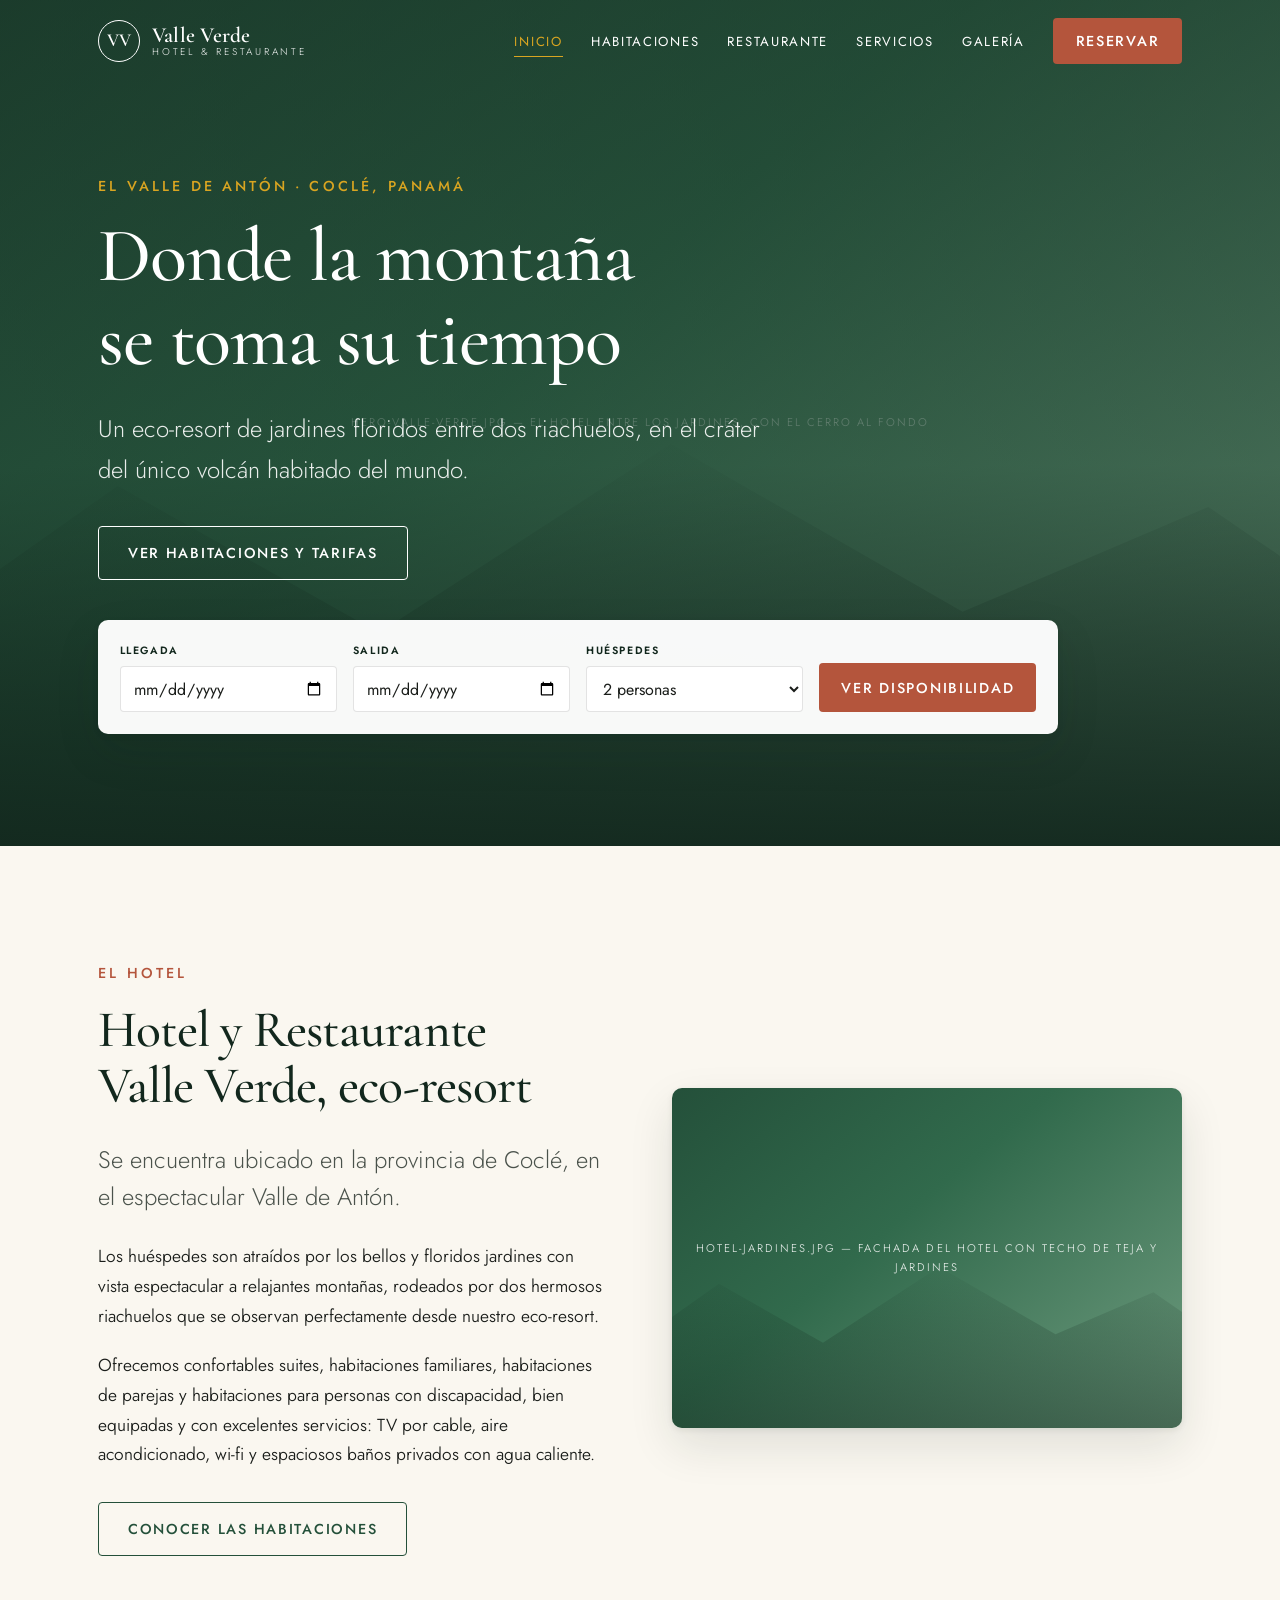
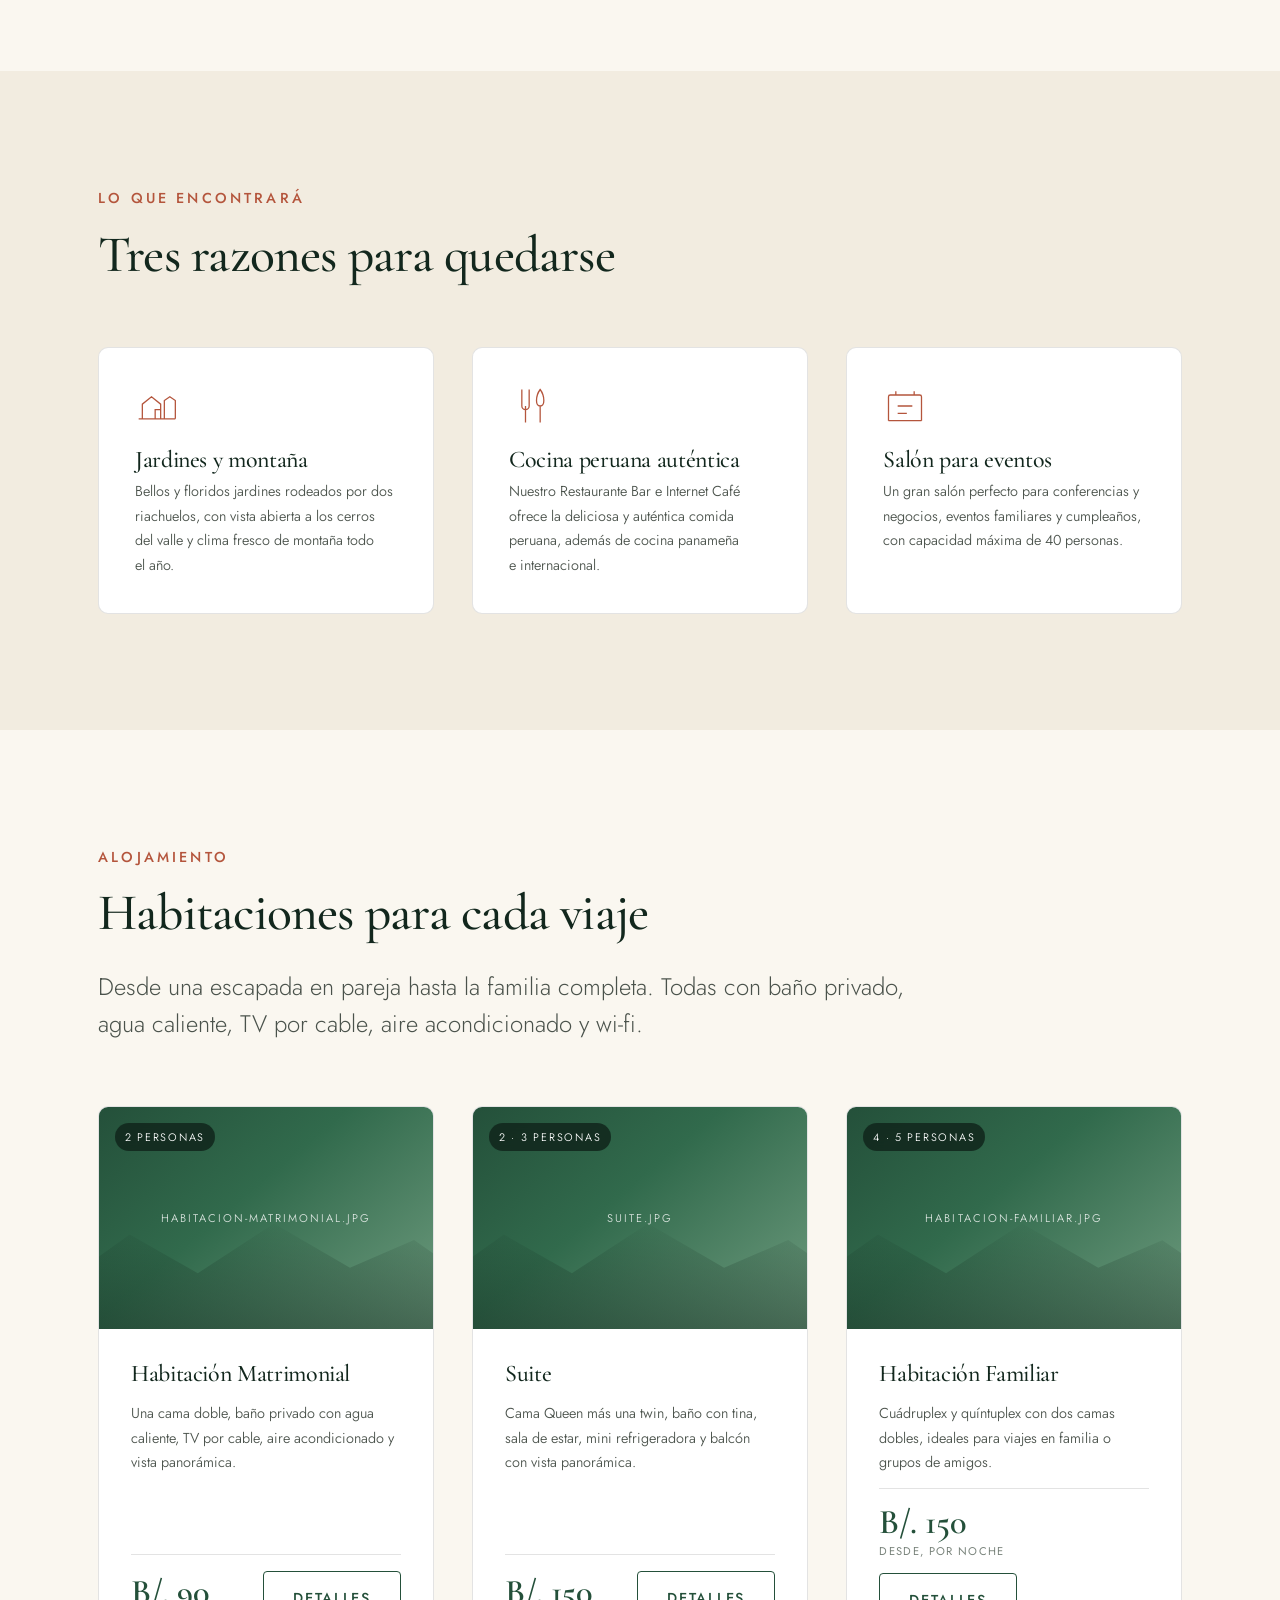
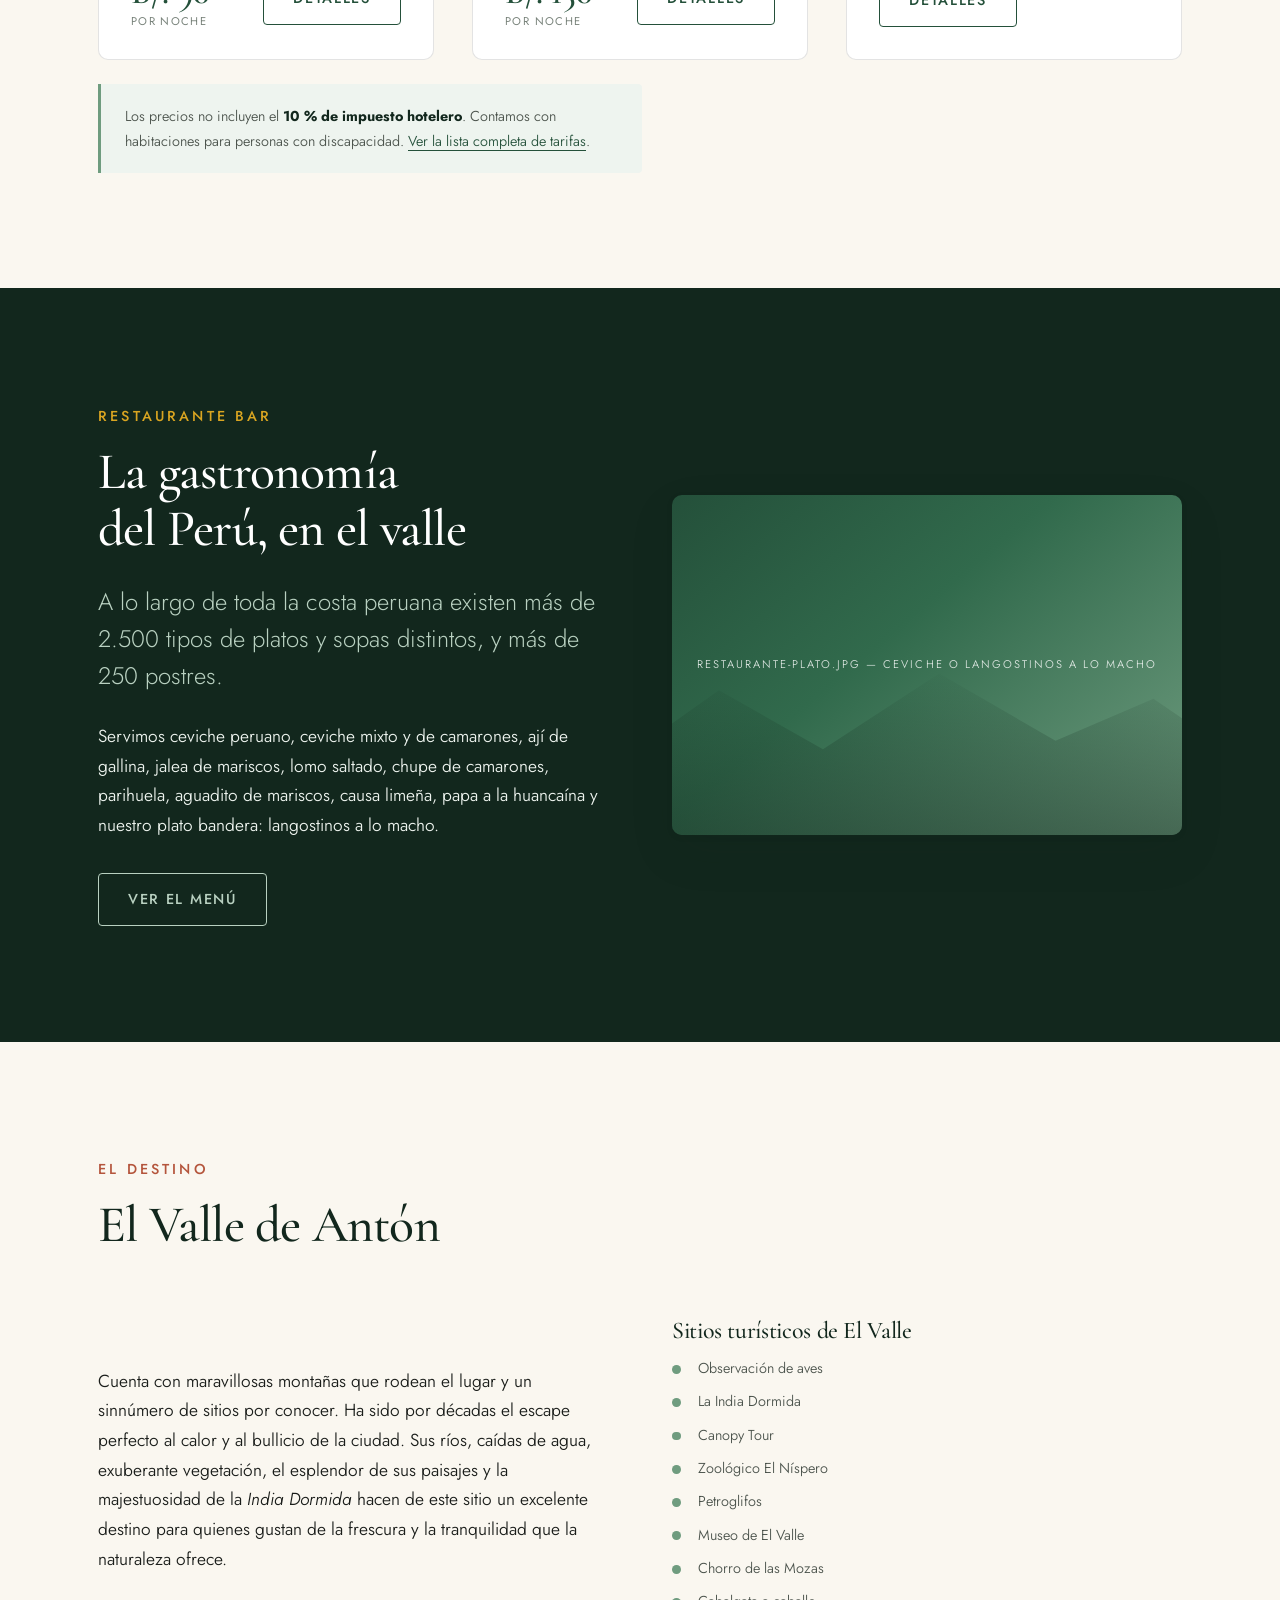
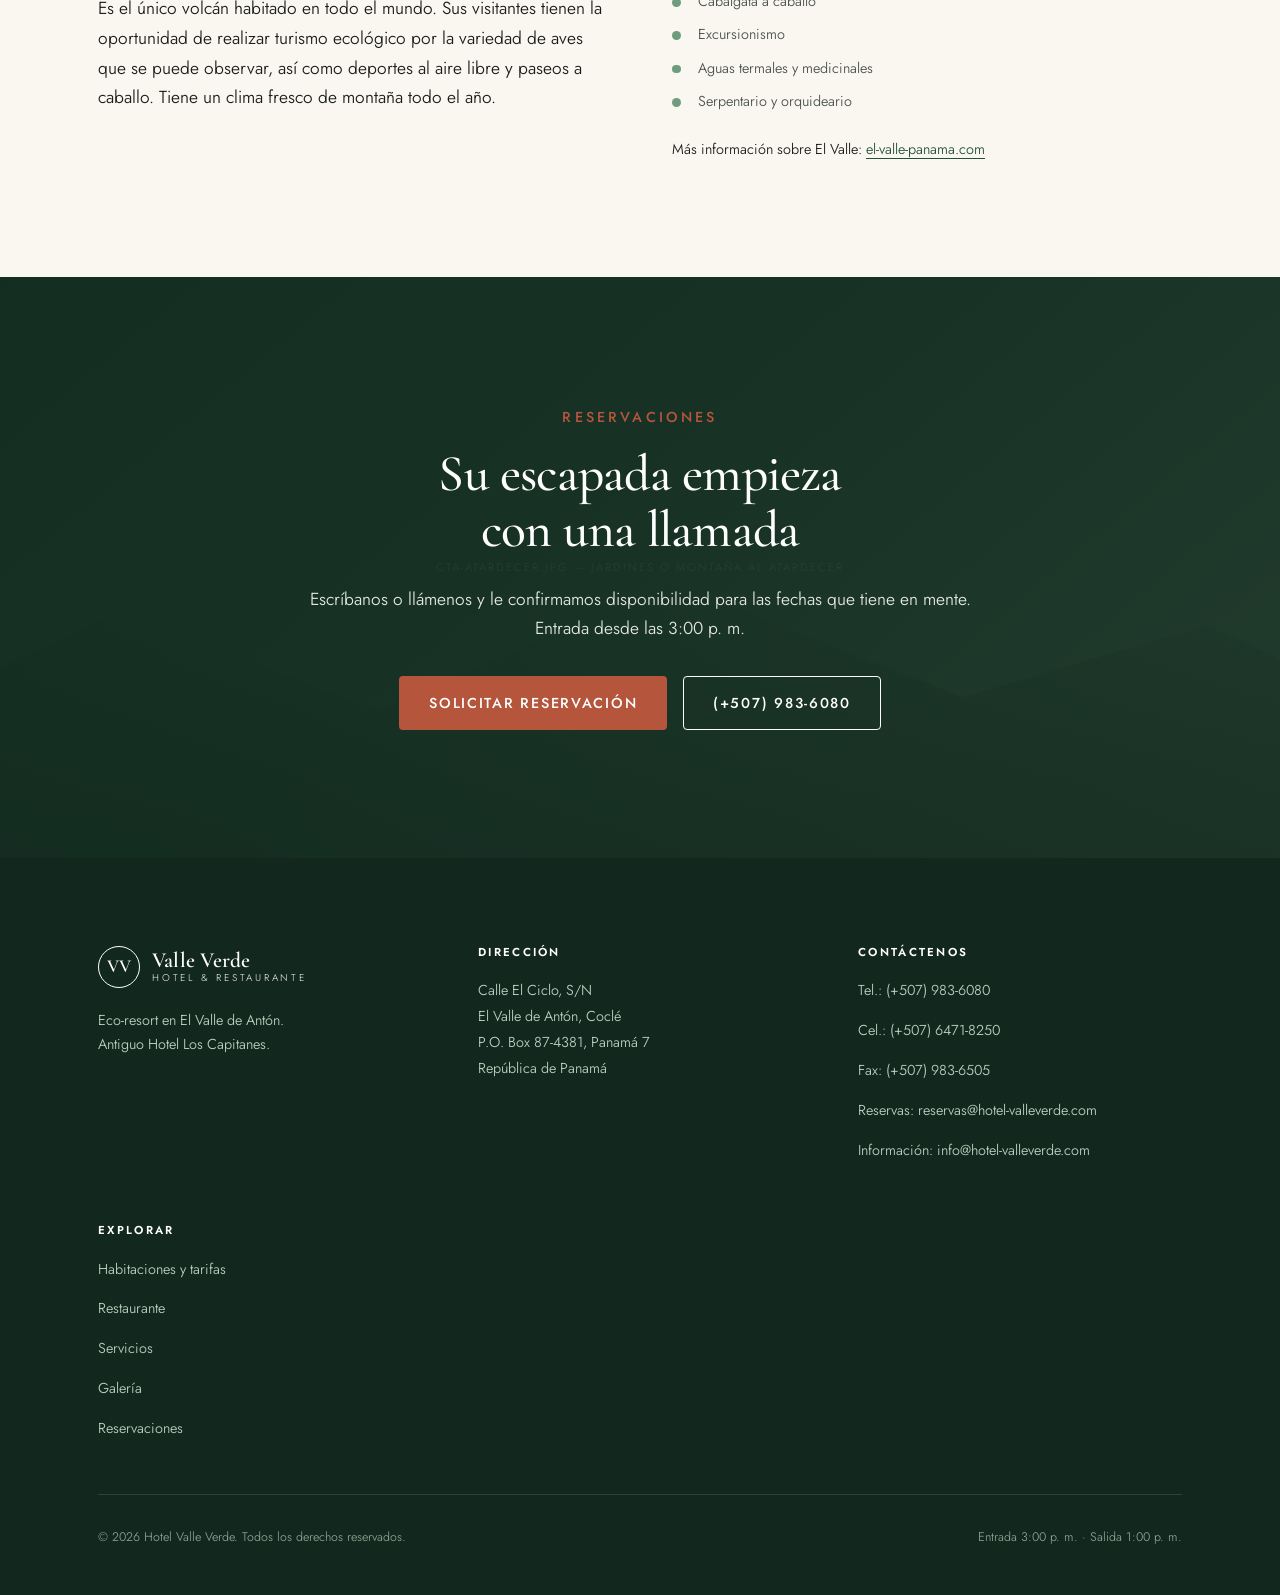
==== commit 59dfadb3: "Optimizar el sitio para conversión de reservas Aplica las buenas prácticas de diseño web hotelero al" ====
--- a/index.html
+++ b/index.html
@@ -20,7 +20,10 @@
 <link rel="icon" href="assets/img/favicon.svg" type="image/svg+xml">
 <link rel="preconnect" href="https://fonts.googleapis.com">
 <link rel="preconnect" href="https://fonts.gstatic.com" crossorigin>
-<link rel="stylesheet" href="https://fonts.googleapis.com/css2?family=Cormorant+Garamond:wght@400;500;600&family=Jost:wght@300;350;400;500;600&display=swap">
+<!-- Las tipografías no deben bloquear el primer pintado -->
+<link rel="preload" as="style" href="https://fonts.googleapis.com/css2?family=Cormorant+Garamond:wght@400;500;600&family=Jost:wght@300;350;400;500;600&display=swap">
+<link rel="stylesheet" href="https://fonts.googleapis.com/css2?family=Cormorant+Garamond:wght@400;500;600&family=Jost:wght@300;350;400;500;600&display=swap" media="print" onload="this.media='all'">
+<noscript><link rel="stylesheet" href="https://fonts.googleapis.com/css2?family=Cormorant+Garamond:wght@400;500;600&family=Jost:wght@300;350;400;500;600&display=swap"></noscript>
 <link rel="stylesheet" href="assets/css/style.css">
 <script>document.documentElement.classList.add("js");</script>
 </head>
@@ -71,9 +74,36 @@
         único volcán habitado del mundo.
       </p>
       <div class="hero__acciones">
-        <a class="btn btn--primario" href="reservaciones.html">Reservar estadía</a>
-        <a class="btn btn--fantasma" href="habitaciones.html">Ver habitaciones</a>
-      </div>
+        <a class="btn btn--fantasma" href="habitaciones.html">Ver habitaciones y tarifas</a>
+      </div>
+
+      <!-- Buscador de disponibilidad: primer paso de la reserva, sin bajar -->
+      <form class="buscador" data-buscador aria-label="Comprobar disponibilidad">
+        <div class="buscador__campo">
+          <label for="b-llegada">Llegada</label>
+          <input type="date" id="b-llegada" name="llegada">
+        </div>
+
+        <div class="buscador__campo">
+          <label for="b-salida">Salida</label>
+          <input type="date" id="b-salida" name="salida">
+        </div>
+
+        <div class="buscador__campo">
+          <label for="b-huespedes">Huéspedes</label>
+          <select id="b-huespedes" name="huespedes">
+            <option value="1">1 persona</option>
+            <option value="2" selected>2 personas</option>
+            <option value="3">3 personas</option>
+            <option value="4">4 personas</option>
+            <option value="5">5 personas</option>
+          </select>
+        </div>
+
+        <div class="buscador__accion">
+          <button class="btn btn--primario" type="submit">Ver disponibilidad</button>
+        </div>
+      </form>
     </div>
   </section>
 
@@ -378,6 +408,13 @@
     </div>
   </div>
 </footer>
+
+<!-- Acción siempre a mano en móvil -->
+<div class="barra-movil">
+  <a class="btn btn--primario" href="reservaciones.html">Reservar</a>
+  <a class="btn btn--fantasma" href="tel:+5079836080">Llamar</a>
+</div>
+
 
 <script type="application/ld+json">
 {
--- a/assets/css/style.css
+++ b/assets/css/style.css
@@ -424,8 +424,17 @@
 .hero__contenido {
   max-width: var(--ancho);
   margin-inline: auto;
-  padding: 0 var(--gutter) clamp(4rem, 9vw, 7rem);
+  /* El relleno superior deja libre la cabecera fija cuando el contenido crece */
+  padding: clamp(7rem, 16vh, 10rem) var(--gutter) clamp(3rem, 9vw, 7rem);
   width: 100%;
+}
+
+/* En pantallas pequeñas el hero se ajusta a su contenido, para que el
+   buscador de disponibilidad no quede fuera de pantalla. */
+@media (max-width: 720px) {
+  .hero { min-height: auto; }
+  .hero__texto { font-size: var(--paso-0); margin-bottom: 1.75rem; }
+  .buscador { margin-top: 1.75rem; }
 }
 
 .hero h1 { color: var(--blanco); max-width: 16ch; margin-bottom: 0.35em; }
@@ -438,6 +447,98 @@
   margin-bottom: 2.25rem;
 }
 .hero__acciones { display: flex; flex-wrap: wrap; gap: 1rem; }
+
+/* --------------------------------------------------------------------------
+   7b. Buscador de disponibilidad (en el hero de la portada)
+   -------------------------------------------------------------------------- */
+.buscador {
+  margin-top: 2.5rem;
+  padding: 1.35rem;
+  background: rgba(255, 255, 255, 0.97);
+  border-radius: var(--radio-lg);
+  box-shadow: var(--sombra);
+  display: grid;
+  gap: 1rem;
+  grid-template-columns: repeat(auto-fit, minmax(150px, 1fr));
+  align-items: end;
+  max-width: 960px;
+}
+
+.buscador__campo { display: flex; flex-direction: column; gap: 0.4rem; min-width: 0; }
+
+.buscador__campo label {
+  font-family: var(--fuente-texto);
+  font-size: 0.66rem;
+  font-weight: 600;
+  letter-spacing: 0.15em;
+  text-transform: uppercase;
+  color: var(--verde-900);
+}
+
+.buscador__campo input,
+.buscador__campo select {
+  font-family: var(--fuente-texto);
+  font-size: max(16px, 0.95rem);
+  color: var(--texto);
+  /* 44px de alto mínimo: objetivo táctil cómodo en móvil */
+  min-height: 44px;
+  padding: 0.6em 0.75em;
+  background: var(--blanco);
+  border: 1px solid var(--borde);
+  border-radius: var(--radio);
+  width: 100%;
+  transition: border-color var(--transicion), box-shadow var(--transicion);
+}
+.buscador__campo input:focus,
+.buscador__campo select:focus {
+  outline: none;
+  border-color: var(--verde-600);
+  box-shadow: 0 0 0 3px rgba(49, 106, 76, 0.16);
+}
+
+.buscador .btn {
+  min-height: 44px;
+  justify-content: center;
+  width: 100%;
+  padding-inline: 1.25em;
+  white-space: nowrap;
+}
+
+@media (max-width: 560px) {
+  .buscador { grid-template-columns: 1fr 1fr; }
+  .buscador__campo--ancho, .buscador__accion { grid-column: 1 / -1; }
+}
+
+/* --------------------------------------------------------------------------
+   7c. Barra de acción fija en móvil
+   El CTA de reservar siempre accesible sin volver arriba.
+   -------------------------------------------------------------------------- */
+.barra-movil { display: none; }
+
+@media (max-width: 900px) {
+  .barra-movil {
+    position: fixed;
+    inset: auto 0 0 0;
+    z-index: 90;
+    display: grid;
+    grid-template-columns: 1fr 1fr;
+    gap: 0.6rem;
+    padding: 0.7rem 0.9rem calc(0.7rem + env(safe-area-inset-bottom, 0px));
+    background: rgba(18, 39, 29, 0.97);
+    backdrop-filter: blur(10px);
+    box-shadow: 0 -2px 20px rgba(0, 0, 0, 0.22);
+  }
+  .barra-movil .btn {
+    min-height: 46px;
+    justify-content: center;
+    padding-inline: 0.75em;
+    font-size: 0.74rem;
+    width: 100%;
+  }
+  /* Espacio para que la barra no tape el final del pie */
+  body { padding-bottom: 4.6rem; }
+  body.nav-abierta .barra-movil { display: none; }
+}
 
 /* Hero compacto para páginas interiores */
 .hero--pagina {
@@ -899,8 +1000,10 @@
 .campo select,
 .campo textarea {
   font-family: inherit;
-  font-size: var(--paso-0);
+  /* Nunca por debajo de 16px: iOS hace zoom automático y descoloca la página */
+  font-size: max(16px, var(--paso-0));
   color: var(--texto);
+  min-height: 46px;
   padding: 0.85em 1em;
   background: var(--blanco);
   border: 1px solid var(--borde);
